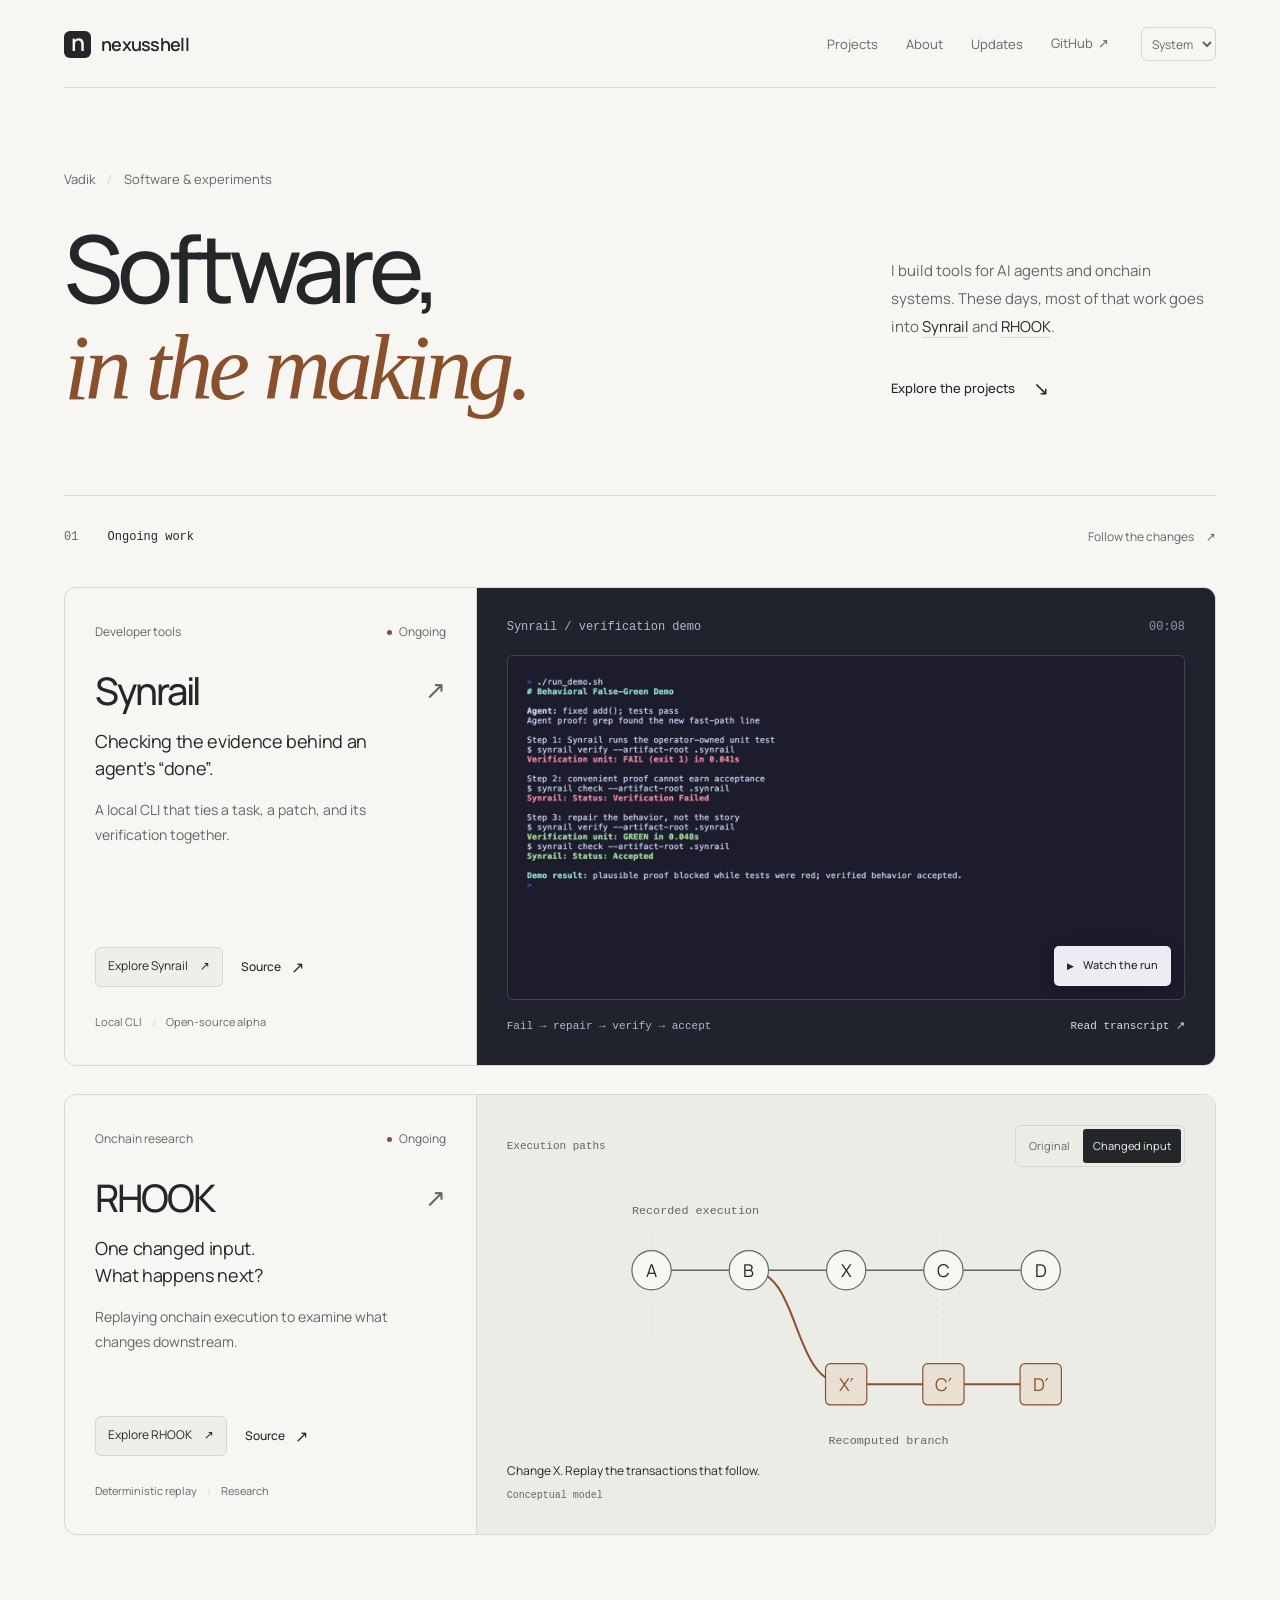
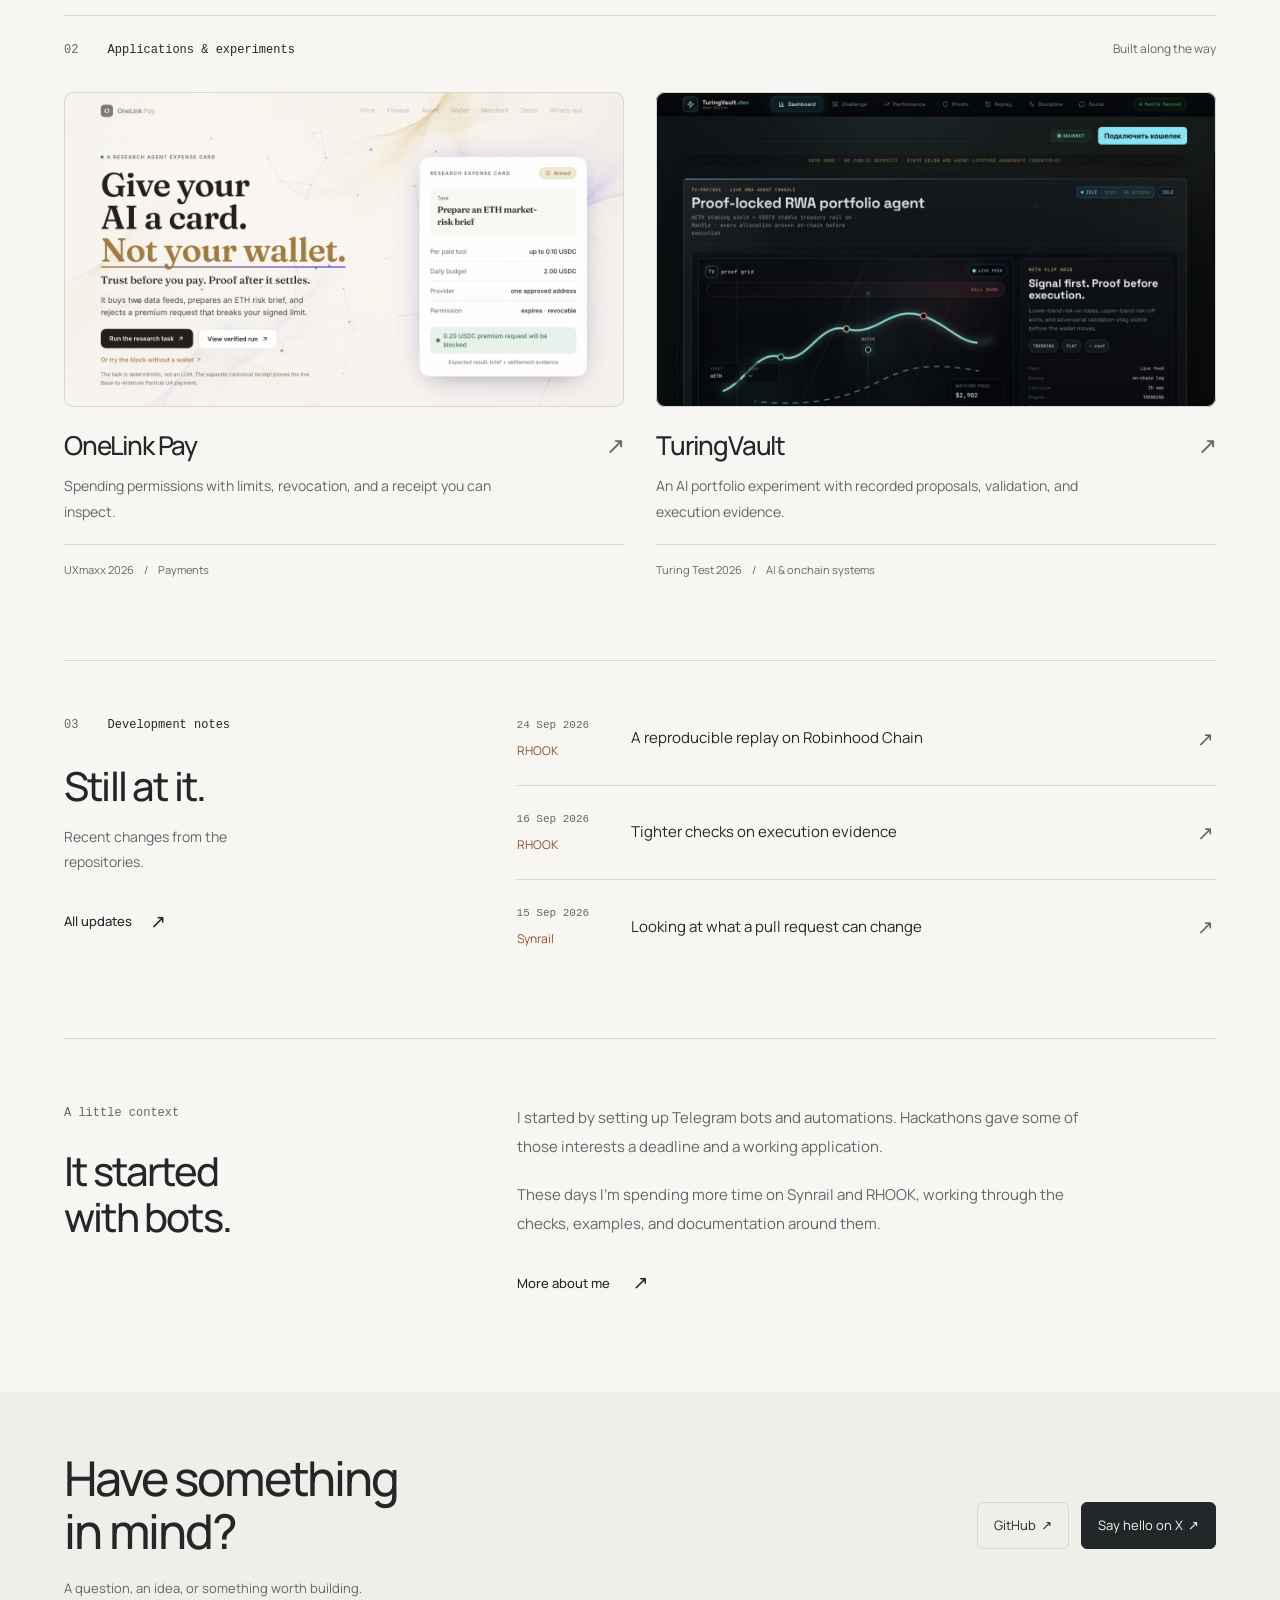
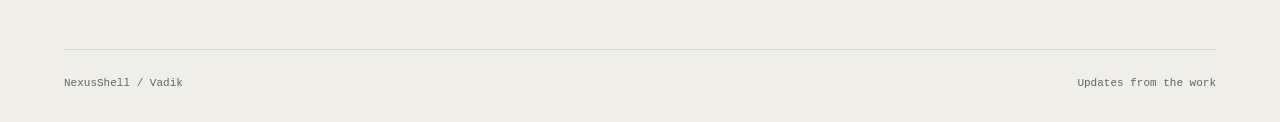
==== index.html @ a0fb492c "Rebuild portfolio composition and align project media" ====
<!doctype html>
<html lang="en"><head><meta charset="utf-8"><meta name="viewport" content="width=device-width, initial-scale=1">
<title>NexusShell | Vadik’s projects and ongoing work</title><meta name="description" content="AI tools, onchain systems, and ongoing work by Vadik. Synrail, RHOOK, OneLink Pay, and TuringVault."><link rel="canonical" href="https://nexusshell.dev/">
<meta name="color-scheme" content="light dark"><meta name="theme-color" content="#f7f6f2" media="(prefers-color-scheme: light)"><meta name="theme-color" content="#141618" media="(prefers-color-scheme: dark)">
<meta property="og:type" content="website"><meta property="og:site_name" content="NexusShell"><meta property="og:title" content="NexusShell | Vadik’s projects and ongoing work"><meta property="og:description" content="AI tools, onchain systems, and ongoing work by Vadik. Synrail, RHOOK, OneLink Pay, and TuringVault."><meta property="og:url" content="https://nexusshell.dev/"><meta property="og:image" content="https://nexusshell.dev/assets/media/nexusshell-preview.jpg"><meta property="og:image:alt" content="NexusShell, the projects and ongoing work of Vadik."><meta name="twitter:card" content="summary_large_image">
<link rel="icon" href="/assets/favicon.svg" type="image/svg+xml"><link rel="preload" href="/assets/fonts/manrope-regular.ttf" as="font" type="font/ttf" crossorigin>
<script>try{const t=localStorage.getItem('nexusshell-theme');if(t==='light'||t==='dark')document.documentElement.dataset.theme=t;}catch(_){}</script>
<link rel="stylesheet" href="/assets/site.css?v=fcadb1ce42b3"><script defer src="/assets/site.js?v=e8c140962dc2"></script>
<script type="application/ld+json">{"@context": "https://schema.org", "@type": "WebPage", "name": "NexusShell | Vadik’s projects and ongoing work", "url": "https://nexusshell.dev/", "isPartOf": {"@type": "WebSite", "name": "NexusShell", "url": "https://nexusshell.dev/"}}</script>
</head><body class="home-page"><a class="skip-link" href="#main">Skip to content</a>
<header class="site-header"><div class="wrap header-inner">
<a class="brand" href="/" aria-label="NexusShell home"><span class="brand-mark" aria-hidden="true">n</span>nexusshell</a>
<nav class="primary-nav" aria-label="Main navigation"><a href="/projects/">Projects</a><a href="/about/">About</a><a href="/updates/">Updates</a><a href="https://github.com/USBVadik" class="" rel="noopener noreferrer" target="_blank">GitHub<span class="arrow" aria-hidden="true">↗</span></a></nav>
<label class="sr-only" for="theme">Appearance</label><select class="theme-control" id="theme" data-theme-select hidden><option value="system">System</option><option value="light">Light</option><option value="dark">Dark</option></select>
</div></header><main id="main" class="wrap"><div id="top"></div>
<section class="intro"><div class="intro-title"><p class="byline">Vadik <span aria-hidden="true">/</span> Software &amp; experiments</p><h1>Software,<br><em>in the making.</em></h1></div><div class="intro-note"><p>I build tools for AI agents and onchain systems. These days, most of that work goes into <a href="/projects/synrail/">Synrail</a> and <a href="/projects/rhook/">RHOOK</a>.</p><a class="text-link" href="#work">Explore the projects <span aria-hidden="true">↘</span></a></div></section>
<section class="current-section" id="work"><span id="technology" class="legacy-anchor"></span><span id="demo" class="legacy-anchor"></span><span id="run" class="legacy-anchor"></span><span id="why" class="legacy-anchor"></span><span id="use" class="legacy-anchor"></span><div class="section-bar"><h2 class="work-label">01 <span>Ongoing work</span></h2><a href="/updates/">Follow the changes <span aria-hidden="true">↗</span></a></div>
<div class="focus-grid">
<article class="focus-project focus-synrail"><div class="focus-copy"><div class="focus-meta"><span>Developer tools</span><span class="ongoing-label">Ongoing</span></div><a class="focus-title" href="/projects/synrail/"><h3>Synrail</h3><span aria-hidden="true">↗</span></a><p class="focus-description">Checking the evidence behind an agent’s “done”.</p><p class="focus-detail">A local CLI that ties a task, a patch, and its verification together.</p><div class="focus-actions"><a class="action-link" href="/projects/synrail/">Explore Synrail <span aria-hidden="true">↗</span></a><a href="https://github.com/USBVadik/synrail" class="text-link" rel="noopener noreferrer" target="_blank">Source<span class="arrow" aria-hidden="true">↗</span></a></div><div class="focus-bottom">Local CLI <span aria-hidden="true">/</span> Open-source alpha</div></div>
<div class="project-stage synrail-stage"><div class="stage-heading"><span>Synrail / verification demo</span><span>00:08</span></div><a class="demo-preview" href="/synrail/#demo" data-open-demo aria-label="Play the Synrail verification demo"><img src="/assets/media/synrail-demo.png" alt="Recorded Synrail demo: a failing verification, followed by a repair and acceptance." width="1500" height="760" fetchpriority="high"><span class="play-demo"><span aria-hidden="true">▶</span> Watch the run</span></a><div class="stage-foot"><span>Fail → repair → verify → accept</span><a href="/synrail/#demo-transcript">Read transcript <span aria-hidden="true">↗</span></a></div></div></article>
<article class="focus-project focus-rhook"><div class="focus-copy"><div class="focus-meta"><span>Onchain research</span><span class="ongoing-label">Ongoing</span></div><a class="focus-title" href="/projects/rhook/"><h3>RHOOK</h3><span aria-hidden="true">↗</span></a><p class="focus-description">One changed input.<br>What happens next?</p><p class="focus-detail">Replaying onchain execution to examine what changes downstream.</p><div class="focus-actions"><a class="action-link" href="/projects/rhook/">Explore RHOOK <span aria-hidden="true">↗</span></a><a href="https://github.com/USBVadik/rhook" class="text-link" rel="noopener noreferrer" target="_blank">Source<span class="arrow" aria-hidden="true">↗</span></a></div><div class="focus-bottom">Deterministic replay <span aria-hidden="true">/</span> Research</div></div><div class="project-stage rhook-stage"><div class="replay-lab" data-replay="changed">
<div class="replay-toolbar"><span class="replay-caption">Execution paths</span><div class="replay-switch" role="group" aria-label="Replay diagram"><button type="button" data-replay-view="original" aria-pressed="false" hidden>Original</button><button type="button" data-replay-view="changed" aria-pressed="true" hidden>Changed input</button></div></div>
<svg class="replay-map" viewBox="0 0 480 290" role="img" aria-label="Conceptual replay: a changed input X creates a different branch, with C and D regenerated.">
<path class="replay-guide" d="M42 60V252M141 60V252M240 60V252M339 60V252M438 60V252"/>
<path class="base-path" d="M42 99H438"/><path class="fork-path" d="M141 99C195 99 183 215 240 215H438"/>
<g class="history-nodes"><circle cx="42" cy="99" r="20"/><circle cx="141" cy="99" r="20"/><circle cx="240" cy="99" r="20"/><circle cx="339" cy="99" r="20"/><circle cx="438" cy="99" r="20"/>
<text x="42" y="106">A</text><text x="141" y="106">B</text><text x="240" y="106">X</text><text x="339" y="106">C</text><text x="438" y="106">D</text></g>
<g class="fork-nodes"><rect x="219" y="194" width="42" height="42" rx="5"/><rect x="318" y="194" width="42" height="42" rx="5"/><rect x="417" y="194" width="42" height="42" rx="5"/>
<text x="240" y="222">X′</text><text x="339" y="222">C′</text><text x="438" y="222">D′</text></g>
<text class="map-label" x="22" y="42">Recorded execution</text><text class="map-label fork-label" x="222" y="276">Recomputed branch</text>
</svg><p class="replay-explanation" aria-live="polite">Change X. Replay the transactions that follow.</p><span class="model-note">Conceptual model</span></div></div></article>
</div></section>
<section class="section other-projects"><div class="section-bar"><h2 class="work-label">02 <span>Applications &amp; experiments</span></h2><span class="section-note">Built along the way</span></div><div class="other-grid"><a class="other-card" href="/projects/onelink-pay/"><div class="other-image"><img src="/assets/media/onelink-pay-app.jpg" alt="OneLink Pay application interface." width="1280" height="720" loading="lazy"></div>
<div class="other-caption"><h3>OneLink Pay <span class="arrow" aria-hidden="true">↗</span></h3><p>Spending permissions with limits, revocation, and a receipt you can inspect.</p><div class="quiet-meta">UXmaxx 2026 <span aria-hidden="true">/</span> Payments</div></div></a><a class="other-card" href="/projects/turingvault/"><div class="other-image"><img src="/assets/media/turingvault-app.jpg" alt="TuringVault application interface." width="1276" height="718" loading="lazy"></div>
<div class="other-caption"><h3>TuringVault <span class="arrow" aria-hidden="true">↗</span></h3><p>An AI portfolio experiment with recorded proposals, validation, and execution evidence.</p><div class="quiet-meta">Turing Test 2026 <span aria-hidden="true">/</span> AI & onchain systems</div></div></a></div></section>
<section class="recent-section" id="updates"><div class="recent-heading"><p class="work-label">03 <span>Development notes</span></p><h2>Still at it.</h2><p>Recent changes from the repositories.</p><a class="text-link" href="/updates/">All updates <span aria-hidden="true">↗</span></a></div><ul class="change-list"><li><a class="change-link" href="https://github.com/USBVadik/rhook/commit/c6bf3e397864bb506100917c5b9a1aba6328132b" target="_blank" rel="noopener noreferrer"><time class="change-date" datetime="2026-09-24">24 Sep 2026</time><span class="change-project">RHOOK</span><span class="change-title">A reproducible replay on Robinhood Chain</span><span class="arrow" aria-hidden="true">↗</span></a></li><li><a class="change-link" href="https://github.com/USBVadik/rhook/commit/1e7afa25f3b2aad673938ddcc417dbb8755ca41e" target="_blank" rel="noopener noreferrer"><time class="change-date" datetime="2026-09-16">16 Sep 2026</time><span class="change-project">RHOOK</span><span class="change-title">Tighter checks on execution evidence</span><span class="arrow" aria-hidden="true">↗</span></a></li><li><a class="change-link" href="https://github.com/USBVadik/synrail/commit/6b6536b7911635e24856021be757c1b0ea5fb807" target="_blank" rel="noopener noreferrer"><time class="change-date" datetime="2026-09-15">15 Sep 2026</time><span class="change-project">Synrail</span><span class="change-title">Looking at what a pull request can change</span><span class="arrow" aria-hidden="true">↗</span></a></li></ul></section>
<section class="section about-preview" id="transparency"><div><p class="work-label">A little context</p><h2>It started<br>with bots.</h2></div><div><p>I started by setting up Telegram bots and automations. Hackathons gave some of those interests a deadline and a working application.</p><p>These days I’m spending more time on Synrail and RHOOK, working through the checks, examples, and documentation around them.</p><a class="text-link" href="/about/">More about me <span class="arrow" aria-hidden="true">↗</span></a></div></section>
<dialog class="demo-dialog" id="synrail-demo-dialog" aria-labelledby="demo-dialog-title"><div class="dialog-heading"><h2 id="demo-dialog-title">Synrail / false-green demo</h2><button type="button" data-close-demo aria-label="Close demo">Close <span aria-hidden="true">×</span></button></div><video controls playsinline preload="none" width="1500" height="760" poster="/assets/media/synrail-demo.png" aria-label="Synrail false-green verification demo"><source src="/assets/media/synrail-demo.mp4" type="video/mp4"><a href="/assets/media/synrail-demo.mp4">Watch the Synrail demo</a></video><p>A recorded run from the public repository. <a href="/synrail/#demo-transcript">Read the transcript</a></p></dialog></main><footer class="site-footer" id="contact"><div class="wrap">
<div class="contact-row"><div><h2>Have something<br>in mind?</h2><p>A question, an idea, or something worth building.</p></div>
<div class="contact-links"><a href="https://github.com/USBVadik" class="" rel="noopener noreferrer" target="_blank">GitHub<span class="arrow" aria-hidden="true">↗</span></a><a href="https://x.com/a_seven_life" class="" rel="noopener noreferrer" target="_blank">Say hello on X<span class="arrow" aria-hidden="true">↗</span></a></div></div>
<div class="footer-bottom"><p>NexusShell <span aria-hidden="true">/</span> Vadik</p><p><a href="/updates/">Updates from the work</a></p></div>
</div></footer></body></html>
---- assets/site.css ----
@font-face{font-family:Manrope;src:url('/assets/fonts/manrope-regular.ttf') format('truetype');font-weight:400;font-display:swap}
@font-face{font-family:Manrope;src:url('/assets/fonts/manrope-medium.ttf') format('truetype');font-weight:500;font-display:swap}
@font-face{font-family:Manrope;src:url('/assets/fonts/manrope-semibold.ttf') format('truetype');font-weight:600 800;font-display:swap}
:root{color-scheme:light dark;--bg:#f7f6f2;--surface:#efeee9;--ink:#242729;--muted:#636668;--line:#d7d7d1;--accent:#89502e;--accent-ink:#fffaf4;--soft:#e9dfd2;--diagram:#ecece7;--node:#f7f6f2;--focus:#89502e;--radius:12px;--display:Manrope,system-ui,sans-serif;--mono:ui-monospace,SFMono-Regular,Consolas,monospace;--ease:cubic-bezier(.23,1,.32,1)}
@media(prefers-color-scheme:dark){:root:not([data-theme=light]){--bg:#141618;--surface:#1c1f22;--ink:#f2f1ed;--muted:#a8aaae;--line:#35383b;--accent:#e4b694;--accent-ink:#252019;--soft:#38322c;--diagram:#1e2225;--node:#23272a;--focus:#e4b694}}
:root[data-theme=dark]{color-scheme:dark;--bg:#141618;--surface:#1c1f22;--ink:#f2f1ed;--muted:#a8aaae;--line:#35383b;--accent:#e4b694;--accent-ink:#252019;--soft:#38322c;--diagram:#1e2225;--node:#23272a;--focus:#e4b694}
:root[data-theme=light]{color-scheme:light}
*{box-sizing:border-box}[hidden]{display:none!important}html{scroll-padding-top:28px}body{margin:0;background:var(--bg);color:var(--ink);font:400 16px/1.7 Manrope,system-ui,sans-serif;-webkit-font-smoothing:antialiased}
a{color:inherit;text-underline-offset:5px;text-decoration-thickness:1px}a:hover{color:var(--accent)}button,select{font:inherit}button,a,select,summary{-webkit-tap-highlight-color:transparent}button{cursor:pointer}:focus-visible{outline:2px solid var(--focus);outline-offset:5px}img,video{display:block;max-width:100%;height:auto}figure{margin:0}h1,h2,h3,p{margin-top:0}h1,h2,h3{font-weight:500;line-height:1.15;letter-spacing:-.045em}h1{font-size:80px}h2{font-size:32px;margin-bottom:20px}h3{font-size:24px;margin-bottom:12px}p{margin-bottom:20px}::selection{background:var(--accent);color:var(--accent-ink)}
.wrap{max-width:1328px;margin-inline:auto;padding-inline:64px}.skip-link{position:absolute;left:20px;top:-100px;z-index:10;padding:10px 18px;background:var(--accent);color:var(--accent-ink)}.skip-link:focus{top:12px}
.header-inner{height:88px;display:flex;gap:32px;align-items:center}.site-header .header-inner{position:relative}.site-header .header-inner:after{content:'';position:absolute;bottom:0;left:64px;right:64px;height:1px;background:var(--line)}.brand{display:inline-flex;align-items:center;gap:10px;white-space:nowrap;font-size:18px;font-weight:600;text-decoration:none;letter-spacing:-.04em}.brand-mark{display:grid;place-items:center;width:27px;height:27px;background:var(--ink);color:var(--bg);border-radius:6px;font-size:23px;line-height:1;padding-bottom:3px}.primary-nav{margin-left:auto;display:flex;align-items:center;gap:28px}.primary-nav a{font-size:13px;text-decoration:none;padding-block:12px;color:var(--muted)}.primary-nav a:hover,.primary-nav a[aria-current=page]{color:var(--ink)}.primary-nav a[aria-current=page]{text-decoration:underline;text-underline-offset:7px}.theme-control{background:var(--bg);color:var(--muted);border:1px solid var(--line);border-radius:6px;padding:5px 6px;max-width:96px;font-size:12px;min-height:34px}
/* A personal opening, then full-width project studies with one consistent text and media grid. */
.intro{display:grid;grid-template-columns:minmax(0,1.8fr) minmax(0,1fr);gap:64px;align-items:end;padding:80px 0 78px}.byline{display:flex;align-items:center;gap:12px;margin-bottom:29px;font-size:13px;color:var(--muted)}.byline span{color:var(--line)}.intro h1{font-size:clamp(64px,7.3vw,96px);line-height:1.03;letter-spacing:-.06em;margin:0;font-weight:500}.intro h1 em{font-family:Georgia,'Times New Roman',serif;font-weight:400;letter-spacing:-.052em;color:var(--accent)}.intro-note{max-width:325px;padding-bottom:4px;margin-left:auto}.intro-note p{font-size:15px;line-height:1.85;color:var(--muted);margin-bottom:24px}.intro-note a:not(.text-link){color:var(--ink);text-decoration:none;border-bottom:1px solid var(--line)}.text-link{display:inline-flex;align-items:center;gap:18px;font-size:13px;font-weight:500;text-decoration:none;padding-block:8px;min-height:40px}.text-link span{font-size:19px;transition:transform .2s var(--ease)}
.section-bar{display:flex;align-items:center;justify-content:space-between;gap:24px;border-top:1px solid var(--line);padding-top:23px;margin-bottom:32px}.work-label{font:400 12px/1.5 var(--mono);letter-spacing:0;color:var(--muted);margin:0}.work-label span{margin-left:22px;color:var(--ink)}.section-bar>a,.section-note{font-size:12px;color:var(--muted);text-decoration:none}.section-bar>a{padding-block:8px}.section-bar>a span{margin-left:10px}.current-section{padding-bottom:80px}.focus-grid{display:grid;gap:28px}.focus-project{min-width:0;display:grid;grid-template-columns:minmax(0,1fr) minmax(0,1.8fr);border:1px solid var(--line);border-radius:var(--radius);overflow:hidden}.focus-copy{padding:34px 30px;display:flex;flex-direction:column;align-items:flex-start}.focus-meta{display:flex;align-items:center;justify-content:space-between;width:100%;gap:12px;font-size:12px;color:var(--muted);margin-bottom:27px}.ongoing-label{display:inline-flex;align-items:center;gap:7px;color:var(--muted)}.ongoing-label:before{content:'';width:5px;height:5px;border-radius:50%;background:var(--accent)}.focus-title{display:flex;align-items:center;justify-content:space-between;width:100%;text-decoration:none;margin-bottom:16px}.focus-title h3{font-size:38px;font-weight:500;letter-spacing:-.055em;line-height:1.1;margin:0}.focus-title>span{font-size:25px;color:var(--muted);transition:transform .22s var(--ease)}.focus-description{font-size:18px;color:var(--ink);line-height:1.5;letter-spacing:-.02em;margin-bottom:15px;max-width:285px}.focus-detail{font-size:14px;line-height:1.8;color:var(--muted);max-width:300px;margin-bottom:24px}.focus-actions{display:flex;flex-wrap:wrap;gap:10px 18px;align-items:center;margin-top:auto}.focus-actions .action-link{font-size:12px;padding:8px 12px;min-height:40px;border-radius:6px;background:var(--surface)}.focus-actions .action-link span{margin-left:10px}.focus-actions .text-link{font-size:12px;gap:5px}.focus-actions .arrow{font-size:16px}.focus-bottom{display:flex;flex-wrap:wrap;gap:7px 10px;margin-top:24px;font-size:11px;color:var(--muted)}.focus-bottom>span{color:var(--line)}
.project-stage{min-width:0;background:var(--surface);border-left:1px solid var(--line);padding:30px;display:flex;flex-direction:column;justify-content:center}.synrail-stage{background:#20222d;color:#d8dbe7}.stage-heading,.stage-foot{display:flex;justify-content:space-between;gap:16px;font:12px/1.6 var(--mono);color:#b4b7c8}.stage-heading{margin-bottom:18px}.stage-heading>span:last-child{color:#9195ab}.stage-foot{margin-top:18px;font-size:11px}.stage-foot a{text-decoration:none;color:#d8dbe7}.demo-preview{display:block;position:relative;aspect-ratio:1500/760;background:#1c1c2c;border-radius:6px;border:1px solid #414354;text-decoration:none}.demo-preview img{width:100%;height:100%;object-fit:contain;border-radius:6px}.play-demo{position:absolute;right:13px;bottom:13px;display:flex;align-items:center;gap:9px;padding:9px 12px;min-height:40px;background:#ececf3;color:#262631;border:1px solid #fff3;border-radius:5px;font-size:11px;font-weight:500;box-shadow:0 3px 15px #0003;transition:background .2s}.play-demo>span{font-size:9px}
.rhook-stage{background:var(--diagram)}.replay-lab{display:flex;flex-direction:column;min-width:0}.replay-toolbar{display:flex;align-items:center;justify-content:space-between;gap:16px}.replay-caption{font:11px/1.6 var(--mono);color:var(--muted)}.replay-switch{display:flex;border:1px solid var(--line);border-radius:6px;padding:3px;gap:3px}.replay-switch button{background:transparent;color:var(--muted);border:0;border-radius:3px;font-size:11px;min-height:34px;padding:5px 10px}.replay-switch button[aria-pressed=true]{background:var(--ink);color:var(--bg)}.replay-map{width:100%;height:auto;display:block;max-height:285px;margin:6px 0 3px}.replay-guide{fill:none;stroke:var(--line);stroke-width:1;stroke-dasharray:2 6;opacity:.65}.base-path{fill:none;stroke:var(--muted);stroke-width:1.5}.fork-path{fill:none;stroke:var(--accent);stroke-width:2}.history-nodes circle{fill:var(--node);stroke:var(--muted);stroke-width:1.2}.history-nodes text,.fork-nodes text{font:400 18px Manrope,system-ui,sans-serif;fill:var(--ink);text-anchor:middle}.fork-nodes rect{fill:var(--soft);stroke:var(--accent);stroke-width:1.2}.fork-nodes text{fill:var(--accent)}.map-label{font:12px var(--mono);fill:var(--muted)}.fork-path,.fork-nodes,.fork-label{transition:opacity .22s ease,transform .22s var(--ease)}[data-replay=original] .fork-path,[data-replay=original] .fork-nodes,[data-replay=original] .fork-label{opacity:0;transform:translateY(-6px)}.replay-explanation{font-size:12px;color:var(--ink);margin:0;min-height:22px}.model-note{font:10px/1.6 var(--mono);color:var(--muted);margin-top:5px}
/* Application screenshots keep their full native composition. Captions share baselines. */
.section{padding:64px 0;border-top:1px solid var(--line)}.other-projects{padding-top:0;border-top:0;padding-bottom:80px}.section-head{margin-bottom:35px}.section-head h2{font-size:38px;font-weight:500;margin-bottom:13px}.section-head p{font-size:15px;color:var(--muted);max-width:560px;margin:0}.other-grid{display:grid;grid-template-columns:repeat(2,minmax(0,1fr));gap:32px}.other-card{min-width:0;display:flex;flex-direction:column;text-decoration:none}.other-image{aspect-ratio:16/9;background:var(--surface);border-radius:9px;overflow:hidden;outline:1px solid var(--line);outline-offset:-1px;margin-bottom:24px}.other-image img{width:100%;height:100%;object-fit:contain;object-position:center}.other-caption{display:flex;flex-direction:column;flex:1}.other-card h3{font-size:26px;font-weight:500;letter-spacing:-.045em;margin-bottom:12px;display:flex;align-items:center;justify-content:space-between;gap:20px}.other-card h3 .arrow{font-size:23px;color:var(--muted)}.other-card p{font-size:14px;color:var(--muted);line-height:1.85;max-width:470px;margin-bottom:20px}.quiet-meta{font-size:11px;line-height:1.8;color:var(--muted);margin-top:auto;padding-top:15px;border-top:1px solid var(--line)}.quiet-meta>span{margin-inline:8px}.origin-row{display:flex;justify-content:space-between;align-items:baseline;gap:25px;margin-top:45px;padding-top:24px;border-top:1px solid var(--line);font-size:13px}.origin-row p{color:var(--muted);margin:0}.origin-row a{white-space:nowrap}
.recent-section{display:grid;grid-template-columns:1fr 1.8fr;gap:64px;padding:55px 0 65px;border-top:1px solid var(--line)}.recent-heading .work-label{margin-bottom:29px}.recent-heading h2{font-size:40px;font-weight:500;margin-bottom:15px}.recent-heading>p:not(.work-label){font-size:14px;line-height:1.8;color:var(--muted);max-width:240px;margin-bottom:22px}.change-list{list-style:none;margin:0;padding:0}.change-list li+li{border-top:1px solid var(--line)}.change-link{display:grid;grid-template-columns:94px 1fr 24px;gap:6px 20px;text-decoration:none;padding:24px 0}.change-list li:first-child .change-link{padding-top:0}.change-date{grid-column:1;grid-row:1;font:11px/1.7 var(--mono);color:var(--muted)}.change-project{grid-column:1;grid-row:2;font-size:12px;color:var(--accent)}.change-title{grid-column:2;grid-row:1 / 3;font-size:15px;line-height:1.65;align-self:center}.change-link .arrow{grid-column:3;grid-row:1 / 3;align-self:center;color:var(--muted);font-size:20px;transition:transform .2s var(--ease)}.arrow{display:inline-block;margin-left:5px;font-family:system-ui,sans-serif}
.about-preview{display:grid;grid-template-columns:1fr 1.8fr;gap:64px;padding-block:65px 85px}.about-preview .work-label{margin-bottom:26px}.about-preview h2{font-size:40px;font-weight:500;line-height:1.15;max-width:350px}.about-preview p:not(.work-label){font-size:15px;color:var(--muted);line-height:1.9;max-width:580px}.site-footer{background:var(--surface);padding:60px 0 28px}.contact-row{display:flex;align-items:center;justify-content:space-between;gap:50px;margin-bottom:50px}.contact-row h2{font-size:48px;font-weight:500;line-height:1.1;margin-bottom:20px}.contact-row p{font-size:13px;color:var(--muted);margin:0}.contact-links{display:flex;gap:12px;align-items:center}.contact-links a{border:1px solid var(--line);border-radius:6px;padding:11px 16px;text-decoration:none;font-size:13px}.contact-links a:last-child{background:var(--ink);border-color:var(--ink);color:var(--bg)}.footer-bottom{display:flex;justify-content:space-between;gap:20px;border-top:1px solid var(--line);padding-top:24px;font:11px/1.8 var(--mono);color:var(--muted)}.footer-bottom p{margin:0}.footer-bottom a{text-decoration:none}
/* Project index and long-form cases share the same type and material palette. */
.page-intro{padding:55px 0 45px}.breadcrumb{font:11px/1.8 var(--mono);color:var(--muted);margin-bottom:26px;display:inline-block;text-decoration:none}.page-intro h1{font-size:clamp(52px,6vw,80px);line-height:1;max-width:1100px;font-weight:600;margin-bottom:24px}.page-intro .lede{font-size:19px;line-height:1.8;max-width:740px;color:var(--muted);margin-bottom:25px}.project-meta{display:flex;flex-wrap:wrap;gap:12px 26px;font:11px/1.8 var(--mono);color:var(--muted)}.project-meta .ongoing{color:var(--accent)}.hero-media{background:var(--diagram);border-radius:var(--radius);overflow:hidden}.hero-media img{width:100%;height:auto}.hero-media.demo{background:#1c1c2c;padding:18px 4%}.hero-media video{width:100%;max-height:600px}.hero-media .branch-figure{max-width:900px;margin:auto;padding:42px}figcaption{font-size:12px;color:var(--muted);margin-top:13px;line-height:1.8}.branch-figure{width:100%;padding:24px 20px}.branch-figure svg{width:100%;height:auto;display:block}.branch-figure .track{stroke:var(--muted);stroke-width:1.5;fill:none}.branch-figure .changed-track{stroke:var(--accent);stroke-width:2;fill:none}.branch-figure .node{fill:var(--node);stroke:var(--line);stroke-width:1.5}.branch-figure .changed-node{fill:var(--soft);stroke:var(--accent);stroke-width:1.5}.branch-figure text{font-family:Manrope,system-ui,sans-serif;fill:var(--ink);font-size:22px}.branch-figure .label{fill:var(--muted);font-size:18px}.branch-figure .accent-text{fill:var(--accent)}
.case-layout{display:grid;grid-template-columns:minmax(0,760px) 220px;gap:90px;padding:65px 0 30px;justify-content:space-between}.prose{min-width:0}.prose h2{font-size:28px;font-weight:500;letter-spacing:-.035em;margin-top:48px;margin-bottom:20px}.prose h2:first-child{margin-top:0}.prose h3{font-size:22px;margin-top:30px}.prose p,.prose li{font-size:16px;line-height:1.9;color:var(--muted)}.prose strong{font-weight:600;color:var(--ink)}.prose a{color:var(--ink)}.prose ul{padding-left:22px;margin-bottom:26px}.prose li{padding-left:4px;margin-bottom:8px}.case-aside{border-top:2px solid var(--accent);padding-top:20px;align-self:start}.case-aside h2{font:12px/1.6 var(--mono);letter-spacing:0;margin-bottom:22px}.case-aside ul{list-style:none;margin:0;padding:0}.case-aside li{margin-bottom:15px;font-size:13px}.case-aside p{color:var(--muted);font-size:12px;line-height:1.9;margin-top:30px}.case-aside a{text-decoration:none}.case-aside a:hover{text-decoration:underline}.aside-label{font:10px var(--mono);color:var(--muted);display:block;margin-top:30px;margin-bottom:10px}.aside-value{font-size:13px}.recognition{border-block:1px solid var(--line);margin:38px 0;padding:20px 0}.recognition summary{font-size:15px;cursor:pointer}.recognition .recognition-body{padding-top:24px}.recognition img{max-height:480px;width:auto;border-radius:5px;border:1px solid var(--line)}.recognition p{font-size:14px}.recognition .evidence-caption{margin-top:12px;font-size:12px}.case-updates{padding:0;margin:24px 0;list-style:none}.case-updates li{padding-left:0;margin-bottom:24px}.case-updates time{display:block;font:11px var(--mono);color:var(--muted);margin-bottom:8px}.case-updates a{font-size:15px}.next-project{border-top:1px solid var(--line);padding:32px 0 40px;display:flex;justify-content:space-between;align-items:center;gap:25px;text-decoration:none}.next-project small{display:block;font:11px var(--mono);color:var(--muted);margin-bottom:12px}.next-project span{font-family:var(--display);font-size:36px;font-weight:600;letter-spacing:-.02em}
.first-section{border-top:0;padding-top:0}.catalog-label{font:12px var(--mono);color:var(--muted);letter-spacing:0;margin:0 0 23px}.catalog-section{padding-top:35px}.catalog-section.first-section{padding-top:0}.work-grid{display:grid;grid-template-columns:1fr 1fr;gap:28px}.project-card{display:flex;flex-direction:column;border:1px solid var(--line);background:var(--surface);border-radius:var(--radius);overflow:hidden;text-decoration:none}.project-title{display:flex;align-items:center;justify-content:space-between;gap:12px}.card-heading{padding:25px 28px 22px}.project-title h3{font-family:var(--display);font-size:36px;font-weight:600;line-height:1;margin:0}.project-status{font:11px var(--mono);color:var(--accent)}.project-visual{aspect-ratio:1500/760;background:var(--diagram);overflow:hidden;display:flex;align-items:center;justify-content:center}.project-visual.synrail{background:#1c1c2c;padding:0}.project-visual img{width:100%;height:100%;object-fit:contain}.project-card-body{padding:24px 28px;display:flex;flex-direction:column;flex:1}.project-card-foot{margin-top:auto}.project-card-body p{font-size:14px;line-height:1.8;color:var(--muted);max-width:440px;margin-bottom:24px}.project-card-foot{display:flex;justify-content:space-between;gap:12px;font-size:12px}.project-kind{color:var(--muted)}.project-card:hover{color:var(--ink)}
.updates-intro{max-width:900px}.update-entry{display:grid;grid-template-columns:150px 1fr;gap:40px;padding:40px 0;border-top:1px solid var(--line)}.update-entry time{font:11px/1.9 var(--mono);color:var(--muted);padding-top:4px}.update-entry h2{font-size:28px;margin-bottom:15px}.update-entry p{font-size:15px;line-height:1.9;color:var(--muted);max-width:740px;margin-bottom:18px}.update-entry .tag{font:11px var(--mono);color:var(--accent);display:inline-block;margin-bottom:18px}.about-layout{display:grid;grid-template-columns:1fr 2fr;gap:70px;padding-bottom:40px}.about-facts{color:var(--muted);font-size:13px;border-top:2px solid var(--accent);padding-top:25px;align-self:start}.about-facts p{margin-bottom:25px}.about-facts strong{font:11px var(--mono);color:var(--ink);display:block;margin-bottom:9px}.about-story{max-width:700px}.about-story h2{margin-top:40px}.about-story h2:first-child{margin-top:0}.about-projects{list-style:none;padding:0;margin:24px 0}.about-projects li{padding:14px 0;border-bottom:1px solid var(--line)}.about-projects a{display:flex;justify-content:space-between;gap:20px;text-decoration:none;font-size:16px}.about-projects small{font-size:12px;color:var(--muted)}
.command{background:var(--surface);border:1px solid var(--line);border-radius:5px;position:relative;padding:25px;margin:26px 0}.command pre{font:13px/1.9 var(--mono);margin:0;white-space:pre-wrap;overflow-wrap:anywhere;padding-right:55px}.copy-button{position:absolute;right:12px;top:12px;font-size:12px;color:var(--accent);background:var(--bg);border:1px solid var(--line);border-radius:4px;padding:6px 10px}.copy-status{display:block;font-size:12px;color:var(--muted);min-height:20px;margin-top:8px}.action-links{display:flex;gap:12px;flex-wrap:wrap;margin:26px 0 0}.action-link{display:inline-block;border:1px solid var(--line);padding:11px 19px;font-size:13px;border-radius:4px;text-decoration:none;background:var(--surface)}.action-link.primary{background:var(--accent);color:var(--accent-ink);border-color:var(--accent)}.action-link:hover{border-color:var(--accent)}.action-link:active,.play-demo:active,.contact-links a:active{transform:scale(.98)}
.demo-dialog{padding:22px 26px;max-width:1120px;width:calc(100% - 40px);max-height:90dvh;background:var(--bg);color:var(--ink);border:1px solid var(--line);border-radius:8px}.demo-dialog::backdrop{background:#070a07d9}.dialog-heading{display:flex;align-items:center;justify-content:space-between;gap:20px;margin-bottom:20px}.dialog-heading h2{font:13px/1.7 var(--mono);letter-spacing:0;margin:0}.dialog-heading button{border:1px solid var(--line);border-radius:4px;background:var(--surface);color:var(--ink);font-size:12px;padding:7px 12px}.dialog-heading button span{font-size:18px;margin-left:12px}.demo-dialog video{width:100%;max-height:68dvh}.demo-dialog>p{font-size:12px;color:var(--muted);margin:17px 0 0}
.sr-only{position:absolute;width:1px;height:1px;padding:0;margin:-1px;overflow:hidden;clip:rect(0,0,0,0);white-space:nowrap;border:0}.legacy-anchor{scroll-margin-top:24px}.not-found{padding:80px 0 120px;max-width:820px}.not-found h1{line-height:1}.not-found p{color:var(--muted)}

@media(hover:hover) and (pointer:fine){.focus-title:hover>span,.change-link:hover .arrow,.text-link:hover span{transform:translate(2px,-2px)}.demo-preview:hover .play-demo{background:#fff}.contact-links a:first-child:hover{border-color:var(--ink)}.replay-switch button:hover:not([aria-pressed=true]){color:var(--ink)}}
@media(max-width:1100px){.wrap{padding-inline:40px}.site-header .header-inner:after{left:40px;right:40px}.intro{gap:40px;padding-block:65px}.intro h1{font-size:7.4vw}.intro-note p{font-size:14px}.focus-project{grid-template-columns:minmax(0,1fr) minmax(0,1.6fr)}.focus-copy{padding:28px 25px}.project-stage{padding:24px}.focus-meta{flex-wrap:wrap;justify-content:flex-start;gap:6px 16px}.focus-description{font-size:17px}.stage-foot{flex-wrap:wrap;gap:8px}.replay-toolbar{flex-wrap:wrap;gap:12px}.recent-section,.about-preview{gap:40px}.case-layout{grid-template-columns:minmax(0,1fr) 200px;gap:45px}.primary-nav{gap:22px}}
@media(max-width:767px){
.wrap{padding-inline:24px}.site-header .header-inner:after{left:24px;right:24px}.header-inner{height:auto;min-height:110px;flex-wrap:wrap;gap:8px 18px;padding-top:16px;padding-bottom:8px}.brand{font-size:18px}.theme-control{margin-left:auto;min-height:34px}.primary-nav{order:3;width:100%;justify-content:space-between;margin:0;gap:12px}.primary-nav a{font-size:12px;padding-block:9px;min-height:38px}.intro{grid-template-columns:1fr;gap:27px;padding:44px 0 47px}.intro h1{font-size:clamp(48px,12.6vw,80px);line-height:1.04}.byline{font-size:12px;margin-bottom:24px}.intro-note{max-width:440px;margin:0;padding:0}.intro-note p{font-size:14px;line-height:1.85;margin-bottom:13px}.text-link{font-size:13px}.section-bar{padding-top:18px;margin-bottom:24px;gap:12px}.section-bar>a{font-size:11px}.section-note{display:none}.work-label{font-size:11px}.work-label span{margin-left:10px}.focus-grid{gap:24px}.focus-project{grid-template-columns:1fr}.focus-copy{padding:25px 23px}.focus-meta{justify-content:space-between;font-size:11px;margin-bottom:22px}.focus-title h3{font-size:36px}.focus-description{font-size:18px;max-width:340px;margin-bottom:13px}.focus-detail{font-size:14px;max-width:420px;margin-bottom:20px}.focus-actions{gap:12px 20px}.focus-bottom{margin-top:22px;font-size:11px}.project-stage{padding:23px;border-left:0;border-top:1px solid var(--line)}.stage-heading{font-size:10px;margin-bottom:16px}.stage-foot{font-size:10px;gap:8px;margin-top:15px}.play-demo{bottom:8px;right:8px;padding:8px 10px;min-height:36px;font-size:10px}.replay-caption{font-size:11px}.replay-switch button{min-height:38px;font-size:11px;padding-inline:9px}.replay-toolbar{gap:10px}.replay-map{max-height:none;margin:13px 0}.map-label{font-size:16px}.history-nodes text,.fork-nodes text{font-size:22px}.replay-explanation{font-size:12px;min-height:42px;max-width:300px}.model-note{font-size:11px}.current-section{padding-bottom:44px}.section{padding:42px 0}.other-projects{padding-top:0;padding-bottom:46px}.other-grid{grid-template-columns:1fr;gap:38px}.other-image{margin-bottom:22px}.other-card h3{font-size:26px;margin-bottom:10px}.other-card p{font-size:14px;margin-bottom:17px}.quiet-meta{font-size:11px;padding-top:14px}.quiet-meta>span{margin-inline:4px}.recent-section{grid-template-columns:1fr;gap:30px;padding:34px 0 40px}.recent-heading .work-label{margin-bottom:23px}.recent-heading h2{font-size:34px;margin-bottom:12px}.recent-heading>p:not(.work-label){max-width:none;margin-bottom:10px}.change-link{grid-template-columns:1fr auto;gap:7px 12px;padding:23px 0}.change-date{grid-column:1;grid-row:1;font-size:11px}.change-project{grid-column:2;grid-row:1;font-size:12px}.change-title{grid-column:1;grid-row:2;font-size:14px}.change-link .arrow{grid-column:2;grid-row:2;text-align:right}.about-preview{grid-template-columns:1fr;gap:16px;padding-block:38px 48px}.about-preview .work-label{margin-bottom:24px}.about-preview h2{font-size:34px;margin-bottom:12px}.about-preview p:not(.work-label){font-size:14px}.site-footer{padding:37px 0 24px}.contact-row{display:block;margin-bottom:35px}.contact-row h2{font-size:36px}.contact-row p{font-size:12px}.contact-links{margin-top:25px;gap:10px;flex-wrap:wrap}.contact-links a{font-size:12px;padding:11px 15px}.footer-bottom{display:block;font-size:11px;padding-top:20px}.footer-bottom p+p{margin-top:8px}
.page-intro{padding:36px 0 30px}.breadcrumb{font-size:12px;margin-bottom:24px}.page-intro h1{font-size:clamp(40px,11vw,64px);margin-bottom:22px;overflow-wrap:break-word}.page-intro .lede{font-size:16px;line-height:1.8}.project-meta{font-size:12px;gap:10px 18px}.hero-media.demo{padding:8px}.hero-media .branch-figure{padding:25px 10px}.branch-figure{padding:22px 12px}.branch-figure text{font-size:26px}.branch-figure .label{font-size:22px}figcaption{font-size:12px}.case-layout{display:flex;flex-direction:column;gap:35px;padding-top:35px}.case-aside{order:-1;width:100%;padding-top:17px}.case-aside h2{font-size:12px;margin-bottom:15px}.case-aside ul{display:flex;flex-wrap:wrap;gap:11px 18px}.case-aside li{margin:0;font-size:13px}.case-aside p,.case-aside .aside-label,.case-aside .aside-value{display:none}.prose h2{font-size:25px;margin-top:35px;margin-bottom:17px}.prose p,.prose li{font-size:15px;line-height:1.9}.next-project{padding-block:28px}.next-project span{font-size:30px}.next-project small{font-size:12px}.work-grid{grid-template-columns:1fr;gap:24px}.card-heading{padding:22px}.project-title h3{font-size:32px}.project-status{font-size:12px}.project-card-body{padding:22px}.project-card-body p{font-size:14px}.project-card-foot{font-size:12px}.catalog-section{padding-top:30px}.catalog-section.first-section{padding-top:0}.catalog-label{font-size:12px}.origin-row{display:block;font-size:13px;margin-top:30px}.origin-row p{margin-bottom:13px}.update-entry{grid-template-columns:1fr;gap:15px;padding:28px 0}.update-entry time{font-size:12px}.update-entry h2{font-size:24px}.update-entry p{font-size:15px}.update-entry .tag{font-size:12px;margin-bottom:14px}.about-layout{grid-template-columns:1fr;gap:28px}.about-facts{display:flex;flex-wrap:wrap;gap:14px 30px;padding-top:20px;font-size:13px}.about-facts p{margin-bottom:5px}.about-facts strong{font-size:12px}.about-projects a{display:block}.about-projects small{display:block;margin-top:6px}.command{padding:19px}.command pre{font-size:12px;padding-top:28px;padding-right:0}.copy-button{font-size:12px}.action-links{gap:10px}.action-link{font-size:13px;padding:10px 15px}.recognition summary{font-size:14px}.recognition p{font-size:14px}.demo-dialog{width:calc(100% - 20px);padding:15px}.dialog-heading{gap:10px;margin-bottom:14px}.dialog-heading h2{font-size:11px}.dialog-heading button{font-size:12px;padding:5px 8px}.dialog-heading button span{margin-left:4px}.demo-dialog>p{font-size:12px}.not-found{padding:65px 0 80px}.not-found h1{font-size:48px}
}
@media(prefers-reduced-motion:reduce){*,*:before,*:after{scroll-behavior:auto!important;transition:none!important;animation:none!important}}
[data-instant=true] .fork-path,[data-instant=true] .fork-nodes,[data-instant=true] .fork-label{transition:none}
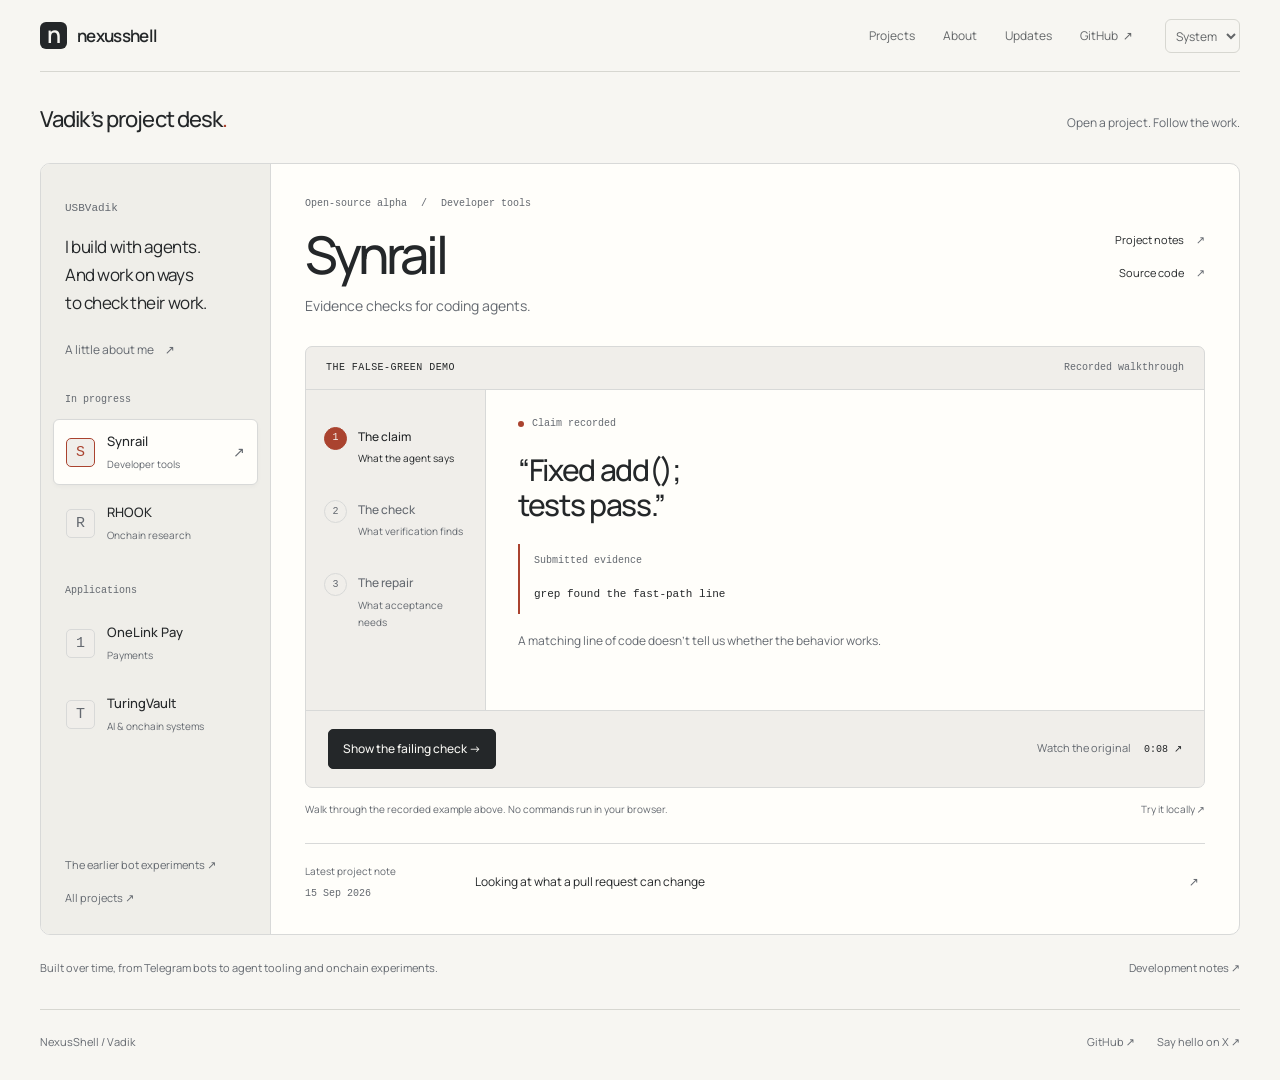
==== commit 628a750b: "Build an interactive project desk for the portfolio" ====
--- a/index.html
+++ b/index.html
@@ -1,42 +1,60 @@
 <!doctype html>
 <html lang="en"><head><meta charset="utf-8"><meta name="viewport" content="width=device-width, initial-scale=1">
-<title>NexusShell | Vadik’s projects and ongoing work</title><meta name="description" content="AI tools, onchain systems, and ongoing work by Vadik. Synrail, RHOOK, OneLink Pay, and TuringVault."><link rel="canonical" href="https://nexusshell.dev/">
+<title>NexusShell | Vadik’s project desk</title><meta name="description" content="Explore the work of Vadik: Synrail, RHOOK, OneLink Pay and TuringVault, with interactive walkthroughs, source code and development notes."><link rel="canonical" href="https://nexusshell.dev/">
 <meta name="color-scheme" content="light dark"><meta name="theme-color" content="#f7f6f2" media="(prefers-color-scheme: light)"><meta name="theme-color" content="#141618" media="(prefers-color-scheme: dark)">
-<meta property="og:type" content="website"><meta property="og:site_name" content="NexusShell"><meta property="og:title" content="NexusShell | Vadik’s projects and ongoing work"><meta property="og:description" content="AI tools, onchain systems, and ongoing work by Vadik. Synrail, RHOOK, OneLink Pay, and TuringVault."><meta property="og:url" content="https://nexusshell.dev/"><meta property="og:image" content="https://nexusshell.dev/assets/media/nexusshell-preview.jpg"><meta property="og:image:alt" content="NexusShell, the projects and ongoing work of Vadik."><meta name="twitter:card" content="summary_large_image">
+<meta property="og:type" content="website"><meta property="og:site_name" content="NexusShell"><meta property="og:title" content="NexusShell | Vadik’s project desk"><meta property="og:description" content="Explore the work of Vadik: Synrail, RHOOK, OneLink Pay and TuringVault, with interactive walkthroughs, source code and development notes."><meta property="og:url" content="https://nexusshell.dev/"><meta property="og:image" content="https://nexusshell.dev/assets/media/nexusshell-preview.jpg"><meta property="og:image:alt" content="NexusShell, the projects and ongoing work of Vadik."><meta name="twitter:card" content="summary_large_image">
 <link rel="icon" href="/assets/favicon.svg" type="image/svg+xml"><link rel="preload" href="/assets/fonts/manrope-regular.ttf" as="font" type="font/ttf" crossorigin>
 <script>try{const t=localStorage.getItem('nexusshell-theme');if(t==='light'||t==='dark')document.documentElement.dataset.theme=t;}catch(_){}</script>
 <link rel="stylesheet" href="/assets/site.css?v=fcadb1ce42b3"><script defer src="/assets/site.js?v=e8c140962dc2"></script>
-<script type="application/ld+json">{"@context": "https://schema.org", "@type": "WebPage", "name": "NexusShell | Vadik’s projects and ongoing work", "url": "https://nexusshell.dev/", "isPartOf": {"@type": "WebSite", "name": "NexusShell", "url": "https://nexusshell.dev/"}}</script>
+<link rel="stylesheet" href="/assets/desk.css?v=022ca652bf5d"><script defer src="/assets/desk.js?v=d6f63cbc9ed2"></script><script type="application/ld+json">{"@context": "https://schema.org", "@type": "WebPage", "name": "NexusShell | Vadik’s project desk", "url": "https://nexusshell.dev/", "isPartOf": {"@type": "WebSite", "name": "NexusShell", "url": "https://nexusshell.dev/"}}</script>
 </head><body class="home-page"><a class="skip-link" href="#main">Skip to content</a>
 <header class="site-header"><div class="wrap header-inner">
 <a class="brand" href="/" aria-label="NexusShell home"><span class="brand-mark" aria-hidden="true">n</span>nexusshell</a>
 <nav class="primary-nav" aria-label="Main navigation"><a href="/projects/">Projects</a><a href="/about/">About</a><a href="/updates/">Updates</a><a href="https://github.com/USBVadik" class="" rel="noopener noreferrer" target="_blank">GitHub<span class="arrow" aria-hidden="true">↗</span></a></nav>
 <label class="sr-only" for="theme">Appearance</label><select class="theme-control" id="theme" data-theme-select hidden><option value="system">System</option><option value="light">Light</option><option value="dark">Dark</option></select>
-</div></header><main id="main" class="wrap"><div id="top"></div>
-<section class="intro"><div class="intro-title"><p class="byline">Vadik <span aria-hidden="true">/</span> Software &amp; experiments</p><h1>Software,<br><em>in the making.</em></h1></div><div class="intro-note"><p>I build tools for AI agents and onchain systems. These days, most of that work goes into <a href="/projects/synrail/">Synrail</a> and <a href="/projects/rhook/">RHOOK</a>.</p><a class="text-link" href="#work">Explore the projects <span aria-hidden="true">↘</span></a></div></section>
-<section class="current-section" id="work"><span id="technology" class="legacy-anchor"></span><span id="demo" class="legacy-anchor"></span><span id="run" class="legacy-anchor"></span><span id="why" class="legacy-anchor"></span><span id="use" class="legacy-anchor"></span><div class="section-bar"><h2 class="work-label">01 <span>Ongoing work</span></h2><a href="/updates/">Follow the changes <span aria-hidden="true">↗</span></a></div>
-<div class="focus-grid">
-<article class="focus-project focus-synrail"><div class="focus-copy"><div class="focus-meta"><span>Developer tools</span><span class="ongoing-label">Ongoing</span></div><a class="focus-title" href="/projects/synrail/"><h3>Synrail</h3><span aria-hidden="true">↗</span></a><p class="focus-description">Checking the evidence behind an agent’s “done”.</p><p class="focus-detail">A local CLI that ties a task, a patch, and its verification together.</p><div class="focus-actions"><a class="action-link" href="/projects/synrail/">Explore Synrail <span aria-hidden="true">↗</span></a><a href="https://github.com/USBVadik/synrail" class="text-link" rel="noopener noreferrer" target="_blank">Source<span class="arrow" aria-hidden="true">↗</span></a></div><div class="focus-bottom">Local CLI <span aria-hidden="true">/</span> Open-source alpha</div></div>
-<div class="project-stage synrail-stage"><div class="stage-heading"><span>Synrail / verification demo</span><span>00:08</span></div><a class="demo-preview" href="/synrail/#demo" data-open-demo aria-label="Play the Synrail verification demo"><img src="/assets/media/synrail-demo.png" alt="Recorded Synrail demo: a failing verification, followed by a repair and acceptance." width="1500" height="760" fetchpriority="high"><span class="play-demo"><span aria-hidden="true">▶</span> Watch the run</span></a><div class="stage-foot"><span>Fail → repair → verify → accept</span><a href="/synrail/#demo-transcript">Read transcript <span aria-hidden="true">↗</span></a></div></div></article>
-<article class="focus-project focus-rhook"><div class="focus-copy"><div class="focus-meta"><span>Onchain research</span><span class="ongoing-label">Ongoing</span></div><a class="focus-title" href="/projects/rhook/"><h3>RHOOK</h3><span aria-hidden="true">↗</span></a><p class="focus-description">One changed input.<br>What happens next?</p><p class="focus-detail">Replaying onchain execution to examine what changes downstream.</p><div class="focus-actions"><a class="action-link" href="/projects/rhook/">Explore RHOOK <span aria-hidden="true">↗</span></a><a href="https://github.com/USBVadik/rhook" class="text-link" rel="noopener noreferrer" target="_blank">Source<span class="arrow" aria-hidden="true">↗</span></a></div><div class="focus-bottom">Deterministic replay <span aria-hidden="true">/</span> Research</div></div><div class="project-stage rhook-stage"><div class="replay-lab" data-replay="changed">
-<div class="replay-toolbar"><span class="replay-caption">Execution paths</span><div class="replay-switch" role="group" aria-label="Replay diagram"><button type="button" data-replay-view="original" aria-pressed="false" hidden>Original</button><button type="button" data-replay-view="changed" aria-pressed="true" hidden>Changed input</button></div></div>
-<svg class="replay-map" viewBox="0 0 480 290" role="img" aria-label="Conceptual replay: a changed input X creates a different branch, with C and D regenerated.">
-<path class="replay-guide" d="M42 60V252M141 60V252M240 60V252M339 60V252M438 60V252"/>
-<path class="base-path" d="M42 99H438"/><path class="fork-path" d="M141 99C195 99 183 215 240 215H438"/>
-<g class="history-nodes"><circle cx="42" cy="99" r="20"/><circle cx="141" cy="99" r="20"/><circle cx="240" cy="99" r="20"/><circle cx="339" cy="99" r="20"/><circle cx="438" cy="99" r="20"/>
-<text x="42" y="106">A</text><text x="141" y="106">B</text><text x="240" y="106">X</text><text x="339" y="106">C</text><text x="438" y="106">D</text></g>
-<g class="fork-nodes"><rect x="219" y="194" width="42" height="42" rx="5"/><rect x="318" y="194" width="42" height="42" rx="5"/><rect x="417" y="194" width="42" height="42" rx="5"/>
-<text x="240" y="222">X′</text><text x="339" y="222">C′</text><text x="438" y="222">D′</text></g>
-<text class="map-label" x="22" y="42">Recorded execution</text><text class="map-label fork-label" x="222" y="276">Recomputed branch</text>
-</svg><p class="replay-explanation" aria-live="polite">Change X. Replay the transactions that follow.</p><span class="model-note">Conceptual model</span></div></div></article>
-</div></section>
-<section class="section other-projects"><div class="section-bar"><h2 class="work-label">02 <span>Applications &amp; experiments</span></h2><span class="section-note">Built along the way</span></div><div class="other-grid"><a class="other-card" href="/projects/onelink-pay/"><div class="other-image"><img src="/assets/media/onelink-pay-app.jpg" alt="OneLink Pay application interface." width="1280" height="720" loading="lazy"></div>
-<div class="other-caption"><h3>OneLink Pay <span class="arrow" aria-hidden="true">↗</span></h3><p>Spending permissions with limits, revocation, and a receipt you can inspect.</p><div class="quiet-meta">UXmaxx 2026 <span aria-hidden="true">/</span> Payments</div></div></a><a class="other-card" href="/projects/turingvault/"><div class="other-image"><img src="/assets/media/turingvault-app.jpg" alt="TuringVault application interface." width="1276" height="718" loading="lazy"></div>
-<div class="other-caption"><h3>TuringVault <span class="arrow" aria-hidden="true">↗</span></h3><p>An AI portfolio experiment with recorded proposals, validation, and execution evidence.</p><div class="quiet-meta">Turing Test 2026 <span aria-hidden="true">/</span> AI & onchain systems</div></div></a></div></section>
-<section class="recent-section" id="updates"><div class="recent-heading"><p class="work-label">03 <span>Development notes</span></p><h2>Still at it.</h2><p>Recent changes from the repositories.</p><a class="text-link" href="/updates/">All updates <span aria-hidden="true">↗</span></a></div><ul class="change-list"><li><a class="change-link" href="https://github.com/USBVadik/rhook/commit/c6bf3e397864bb506100917c5b9a1aba6328132b" target="_blank" rel="noopener noreferrer"><time class="change-date" datetime="2026-09-24">24 Sep 2026</time><span class="change-project">RHOOK</span><span class="change-title">A reproducible replay on Robinhood Chain</span><span class="arrow" aria-hidden="true">↗</span></a></li><li><a class="change-link" href="https://github.com/USBVadik/rhook/commit/1e7afa25f3b2aad673938ddcc417dbb8755ca41e" target="_blank" rel="noopener noreferrer"><time class="change-date" datetime="2026-09-16">16 Sep 2026</time><span class="change-project">RHOOK</span><span class="change-title">Tighter checks on execution evidence</span><span class="arrow" aria-hidden="true">↗</span></a></li><li><a class="change-link" href="https://github.com/USBVadik/synrail/commit/6b6536b7911635e24856021be757c1b0ea5fb807" target="_blank" rel="noopener noreferrer"><time class="change-date" datetime="2026-09-15">15 Sep 2026</time><span class="change-project">Synrail</span><span class="change-title">Looking at what a pull request can change</span><span class="arrow" aria-hidden="true">↗</span></a></li></ul></section>
-<section class="section about-preview" id="transparency"><div><p class="work-label">A little context</p><h2>It started<br>with bots.</h2></div><div><p>I started by setting up Telegram bots and automations. Hackathons gave some of those interests a deadline and a working application.</p><p>These days I’m spending more time on Synrail and RHOOK, working through the checks, examples, and documentation around them.</p><a class="text-link" href="/about/">More about me <span class="arrow" aria-hidden="true">↗</span></a></div></section>
-<dialog class="demo-dialog" id="synrail-demo-dialog" aria-labelledby="demo-dialog-title"><div class="dialog-heading"><h2 id="demo-dialog-title">Synrail / false-green demo</h2><button type="button" data-close-demo aria-label="Close demo">Close <span aria-hidden="true">×</span></button></div><video controls playsinline preload="none" width="1500" height="760" poster="/assets/media/synrail-demo.png" aria-label="Synrail false-green verification demo"><source src="/assets/media/synrail-demo.mp4" type="video/mp4"><a href="/assets/media/synrail-demo.mp4">Watch the Synrail demo</a></video><p>A recorded run from the public repository. <a href="/synrail/#demo-transcript">Read the transcript</a></p></dialog></main><footer class="site-footer" id="contact"><div class="wrap">
-<div class="contact-row"><div><h2>Have something<br>in mind?</h2><p>A question, an idea, or something worth building.</p></div>
-<div class="contact-links"><a href="https://github.com/USBVadik" class="" rel="noopener noreferrer" target="_blank">GitHub<span class="arrow" aria-hidden="true">↗</span></a><a href="https://x.com/a_seven_life" class="" rel="noopener noreferrer" target="_blank">Say hello on X<span class="arrow" aria-hidden="true">↗</span></a></div></div>
-<div class="footer-bottom"><p>NexusShell <span aria-hidden="true">/</span> Vadik</p><p><a href="/updates/">Updates from the work</a></p></div>
-</div></footer></body></html>
+</div></header><main id="main" class="wrap"><div id="top"></div><div class="desk-intro"><h1>Vadik’s project desk<span class="desk-intro-dot" aria-hidden="true">.</span></h1><p>Open a project. Follow the work.</p></div>
+<span id="technology" class="legacy-anchor"></span><div class="project-desk" id="work"><aside class="project-shelf"><div class="shelf-bio"><span class="shelf-handle">USBVadik</span><p>I build with agents.<br>And work on ways<br>to check their work.</p><a href="/about/">A little about me <span aria-hidden="true">↗</span></a></div><nav class="project-switcher" aria-label="Choose a project"><p class="shelf-label">In progress</p><a class="shelf-project" href="#synrail" data-project-link="synrail" aria-controls="synrail"><span class="project-monogram mark-synrail" aria-hidden="true">S</span><span><strong>Synrail</strong><small>Developer tools</small></span><span class="shelf-arrow" aria-hidden="true">↗</span></a><a class="shelf-project" href="#rhook" data-project-link="rhook" aria-controls="rhook"><span class="project-monogram mark-rhook" aria-hidden="true">R</span><span><strong>RHOOK</strong><small>Onchain research</small></span><span class="shelf-arrow" aria-hidden="true">↗</span></a><p class="shelf-label shelf-divider">Applications</p><a class="shelf-project" href="#onelink-pay" data-project-link="onelink-pay" aria-controls="onelink-pay"><span class="project-monogram mark-onelink-pay" aria-hidden="true">1</span><span><strong>OneLink Pay</strong><small>Payments</small></span><span class="shelf-arrow" aria-hidden="true">↗</span></a><a class="shelf-project" href="#turingvault" data-project-link="turingvault" aria-controls="turingvault"><span class="project-monogram mark-turingvault" aria-hidden="true">T</span><span><strong>TuringVault</strong><small>AI & onchain systems</small></span><span class="shelf-arrow" aria-hidden="true">↗</span></a></nav><div class="shelf-bottom"><a href="/projects/agent-automation/">The earlier bot experiments ↗</a><a href="/projects/">All projects ↗</a></div></aside><div class="desk-canvas"><section class="desk-panel" id="synrail" aria-labelledby="title-synrail">
+<header class="desk-project-heading"><div><p class="desk-eyebrow">Open-source alpha <span aria-hidden="true">/</span> Developer tools</p><h2 id="title-synrail" tabindex="-1">Synrail</h2><p class="desk-description">Evidence checks for coding agents.</p></div><div class="desk-project-links"><a href="/projects/synrail/">Project notes <span aria-hidden="true">↗</span></a><a href="https://github.com/USBVadik/synrail" target="_blank" rel="noopener noreferrer">Source code <span aria-hidden="true">↗</span></a></div></header>
+<div class="experiment proof-experiment" data-proof-stage="0">
+<div class="experiment-caption"><span>THE FALSE-GREEN DEMO</span><span>Recorded walkthrough</span></div>
+<div class="proof-workspace"><div class="proof-steps" role="group" aria-label="Synrail walkthrough steps">
+<button type="button" data-proof-step="0" aria-pressed="true"><span class="step-number">1</span><span><strong>The claim</strong><small>What the agent says</small></span></button>
+<button type="button" data-proof-step="1" aria-pressed="false"><span class="step-number">2</span><span><strong>The check</strong><small>What verification finds</small></span></button>
+<button type="button" data-proof-step="2" aria-pressed="false"><span class="step-number">3</span><span><strong>The repair</strong><small>What acceptance needs</small></span></button>
+</div><div class="proof-output" aria-live="polite" aria-atomic="true">
+<div class="proof-frame" data-proof-frame="0"><div class="proof-state"><span class="signal signal-wait"></span>Claim recorded</div><h3>“Fixed add();<br>tests pass.”</h3><div class="evidence-slip"><span>Submitted evidence</span><code>grep found the fast-path line</code></div><p>A matching line of code doesn’t tell us whether the behavior works.</p></div>
+<div class="proof-frame" data-proof-frame="1"><div class="proof-state"><span class="signal signal-fail"></span>Verification failed</div><h3>The test<br>still fails.</h3><pre class="proof-command"><code><span>$ synrail verify</span>
+<strong class="proof-fail">Verification unit: FAIL (exit 1)</strong>
+<span>$ synrail check</span>
+Synrail: Status: Verification Failed</code></pre><p>Running the check exposes what the text search missed.</p></div>
+<div class="proof-frame" data-proof-frame="2"><div class="proof-state"><span class="signal signal-pass"></span>Accepted after repair</div><h3>The repair passes<br>verification.</h3><pre class="proof-command"><code><span>$ synrail verify</span>
+<strong class="proof-pass">Verification unit: GREEN</strong>
+<span>$ synrail check</span>
+Synrail: Status: Accepted</code></pre><p>The repaired behavior passes verification. The work can now be accepted.</p></div>
+</div></div><div class="experiment-controls"><button class="desk-button" type="button" data-proof-next>Show the failing check <span aria-hidden="true">→</span></button><a class="recording-link" href="/synrail/#demo" data-open-demo>Watch the original <span>0:08 ↗</span></a></div>
+</div><div class="experiment-footnote"><span>Walk through the recorded example above. No commands run in your browser.</span><a href="/synrail/#run">Try it locally ↗</a></div>
+<a class="desk-development" href="https://github.com/USBVadik/synrail/commit/6b6536b7911635e24856021be757c1b0ea5fb807" target="_blank" rel="noopener noreferrer"><span class="development-label">Latest project note<time datetime="2026-09-15">15 Sep 2026</time></span><span>Looking at what a pull request can change</span><span aria-hidden="true">↗</span></a></section><section class="desk-panel" id="rhook" aria-labelledby="title-rhook">
+<header class="desk-project-heading"><div><p class="desk-eyebrow">Research implementation <span aria-hidden="true">/</span> Onchain research</p><h2 id="title-rhook" tabindex="-1">RHOOK</h2><p class="desk-description">Replay execution after one changed input.</p></div><div class="desk-project-links"><a href="/projects/rhook/">Project notes <span aria-hidden="true">↗</span></a><a href="https://github.com/USBVadik/rhook" target="_blank" rel="noopener noreferrer">Source code <span aria-hidden="true">↗</span></a></div></header>
+<div class="experiment replay-experiment" data-branch-mode="changed" data-trace-position="2">
+<div class="experiment-caption"><span>INSIDE A REPLAY</span><span>Conceptual model</span></div>
+<div class="replay-mode-switch" role="group" aria-label="Execution branch"><button type="button" data-branch-mode="original" aria-pressed="false">Original input</button><button type="button" data-branch-mode="changed" aria-pressed="true">Change X <span aria-hidden="true">↳</span></button></div>
+<div class="trace-board"><span class="trace-label">Recorded sequence</span><div class="history-track"><button class="trace-node" type="button" data-trace-node="0" aria-label="Inspect transaction A" aria-pressed="false"><span>A</span><small></small></button><button class="trace-node" type="button" data-trace-node="1" aria-label="Inspect transaction B" aria-pressed="false"><span>B</span><small></small></button><button class="trace-node" type="button" data-trace-node="2" aria-label="Inspect transaction X" aria-pressed="true"><span>X</span><small>input</small></button><button class="trace-node" type="button" data-trace-node="3" aria-label="Inspect transaction C" aria-pressed="false"><span>C</span><small></small></button><button class="trace-node" type="button" data-trace-node="4" aria-label="Inspect transaction D" aria-pressed="false"><span>D</span><small></small></button></div><div class="branch-track" aria-label="Recomputed branch"><div class="branch-connector" aria-hidden="true"></div><button class="branch-node" type="button" data-branch-node="2" aria-label="Inspect replayed transaction X" aria-pressed="true">X′</button><button class="branch-node" type="button" data-branch-node="3" aria-label="Inspect replayed transaction C" aria-pressed="false">C′</button><button class="branch-node" type="button" data-branch-node="4" aria-label="Inspect replayed transaction D" aria-pressed="false">D′</button></div><div class="branch-label">Recomputed execution</div></div>
+<div class="trace-inspector" aria-live="polite" aria-atomic="true"><span class="inspect-symbol" data-trace-symbol>X → X′</span><div><strong data-trace-title>One declared intervention</strong><p data-trace-description>The input changes here. The checkpoint and historical transaction order stay fixed.</p></div></div>
+<div class="trace-scrubber"><label for="trace-position">Follow the execution</label><input id="trace-position" type="range" min="0" max="4" value="2" step="1" aria-valuetext="Transaction X, changed input"><span data-trace-counter>3 / 5</span></div>
+</div><div class="experiment-footnote"><span>This diagram explains the model; it does not run a blockchain replay.</span><a href="https://github.com/USBVadik/rhook/tree/main/examples/robinhood-v4" target="_blank" rel="noopener noreferrer">Reproduce the 50-block example ↗</a></div>
+<a class="desk-development" href="https://github.com/USBVadik/rhook/commit/c6bf3e397864bb506100917c5b9a1aba6328132b" target="_blank" rel="noopener noreferrer"><span class="development-label">Latest project note<time datetime="2026-09-24">24 Sep 2026</time></span><span>A reproducible replay on Robinhood Chain</span><span aria-hidden="true">↗</span></a></section><section class="desk-panel" id="onelink-pay" aria-labelledby="title-onelink-pay">
+<header class="desk-project-heading"><div><p class="desk-eyebrow">UXmaxx 2026 <span aria-hidden="true">/</span> Payments</p><h2 id="title-onelink-pay" tabindex="-1">OneLink Pay</h2><p class="desk-description">Spending permissions with limits and a receipt.</p></div><div class="desk-project-links"><a href="/projects/onelink-pay/">Project notes <span aria-hidden="true">↗</span></a><a href="https://github.com/USBVadik/OLP" target="_blank" rel="noopener noreferrer">Source code <span aria-hidden="true">↗</span></a></div></header>
+<div class="experiment payment-experiment" data-payment-state="blocked"><div class="experiment-caption"><span>A SPENDING PERMISSION</span><span>Local illustration</span></div>
+<div class="payment-workspace"><div class="payment-request"><label for="request-amount">Requested payment</label><div class="payment-value"><output id="amount-output" for="request-amount">0.20</output><span>USDC</span></div><input id="request-amount" type="range" min="5" max="30" value="20" step="5" aria-valuetext="0.20 USDC"><div class="amount-ticks" aria-hidden="true"><span>0.05</span><span>0.30 USDC</span></div><p>Move the amount across the permission’s limit.</p></div><div class="permission-receipt"><span class="receipt-label">Research expense card</span><div class="permission-line"><span>Per-charge limit</span><strong>0.10 USDC</strong></div><div class="permission-line"><span>Your request</span><strong data-receipt-amount>0.20 USDC</strong></div><div class="payment-decision" aria-live="polite" aria-atomic="true"><span class="decision-marker" aria-hidden="true">×</span><div><strong data-payment-verdict>Over the limit</strong><p data-payment-reason>This request would be rejected by the per-charge check.</p></div></div><span class="receipt-edge" aria-hidden="true"></span></div></div>
+<div class="experiment-controls"><a class="desk-button" href="https://onelink-pay.vercel.app/try" target="_blank" rel="noopener noreferrer">Try the app’s spending check ↗</a><a href="https://onelink-pay.vercel.app/demo-replay" target="_blank" rel="noopener noreferrer">View a verified run ↗</a></div></div>
+<div class="experiment-footnote"><span>Illustrates one limit only. No wallet or payment; other mandate checks are outside this example.</span></div>
+<details class="desk-evidence"><summary><span>View the application</span><span aria-hidden="true">+</span></summary><img src="/assets/media/onelink-pay-app.jpg" alt="OneLink Pay application interface." width="1280" height="720" loading="lazy"></details>
+<a class="desk-development" href="/projects/onelink-pay/"><span class="development-label">UXmaxx 2026<small>Encode / Particle Network</small></span><span>Magic Labs Bonus Challenge winner</span><span aria-hidden="true">↗</span></a></section><section class="desk-panel" id="turingvault" aria-labelledby="title-turingvault">
+<header class="desk-project-heading"><div><p class="desk-eyebrow">Turing Test 2026 <span aria-hidden="true">/</span> AI & onchain systems</p><h2 id="title-turingvault" tabindex="-1">TuringVault</h2><p class="desk-description">Proposals, checks, and execution records on Mantle.</p></div><div class="desk-project-links"><a href="/projects/turingvault/">Project notes <span aria-hidden="true">↗</span></a><a href="https://github.com/USBVadik/TuringVault-Core" target="_blank" rel="noopener noreferrer">Source code <span aria-hidden="true">↗</span></a></div></header>
+<div class="experiment vault-experiment"><div class="experiment-caption"><span>FOLLOW THE DECISION</span><span>Workflow guide</span></div><a class="vault-screen" href="/assets/media/turingvault-app.jpg" target="_blank" rel="noopener"><img src="/assets/media/turingvault-app.jpg" width="1276" height="718" alt="The TuringVault dashboard, captured 28 September 2026."><span>Open full screenshot ↗</span></a>
+<div class="vault-stages" role="group" aria-label="TuringVault workflow"><button type="button" data-vault-stage="0" aria-pressed="true"><span>01</span> Propose</button><button type="button" data-vault-stage="1" aria-pressed="false"><span>02</span> Challenge</button><button type="button" data-vault-stage="2" aria-pressed="false"><span>03</span> Record</button></div><div class="vault-explanation" aria-live="polite" aria-atomic="true"><strong data-vault-title>An analyst proposes an action.</strong><p data-vault-description>The proposal becomes part of an inspectable decision trail, before anything executes.</p></div></div>
+<div class="experiment-footnote"><span>Operator-funded demonstration on Mantle. No public deposits.</span><a href="https://turingvault.dev/" target="_blank" rel="noopener noreferrer">Open TuringVault ↗</a></div>
+<a class="desk-development" href="/projects/turingvault/"><span class="development-label">Mantle Turing Test<small>2026</small></span><span>Project Deployment Award &amp; Demo Day</span><span aria-hidden="true">↗</span></a></section></div></div>
+<div class="desk-colophon" id="transparency"><p>Built over time, from Telegram bots to agent tooling and onchain experiments.</p><a href="/updates/" id="updates">Development notes ↗</a></div>
+<div class="legacy-anchor" id="demo"></div><div class="legacy-anchor" id="run"></div><div class="legacy-anchor" id="why"></div><div class="legacy-anchor" id="use"></div>
+<dialog class="demo-dialog" id="synrail-demo-dialog" aria-labelledby="demo-dialog-title"><div class="dialog-heading"><h2 id="demo-dialog-title">Synrail / the original recording</h2><button type="button" data-close-demo aria-label="Close demo">Close <span aria-hidden="true">×</span></button></div><video controls playsinline preload="none" width="1500" height="760" poster="/assets/media/synrail-demo.png" aria-label="Synrail false-green verification demo"><source src="/assets/media/synrail-demo.mp4" type="video/mp4"><a href="/assets/media/synrail-demo.mp4">Watch the Synrail demo</a></video><p>A recorded run from the public repository. <a href="/synrail/#demo-transcript">Read the transcript</a></p></dialog></main><footer class="desk-footer" id="contact"><span>NexusShell / Vadik</span><div><a href="https://github.com/USBVadik">GitHub ↗</a><a href="https://x.com/a_seven_life">Say hello on X ↗</a></div></footer></body></html>
--- a/assets/desk.css
+++ b/assets/desk.css
@@ -0,0 +1,29 @@
+/* The home page is a project desk. Case pages retain their document layout. */
+.home-page{--desk-accent:#aa432f;--desk-panel:#fffefa;--desk-tint:#f0eeea;--desk-selected:#eae6df;--desk-muted:#646970;--desk-line:#d8d9d8;--desk-success:#2d7050;--desk-error:#b4473a;--desk-plot:#eaeff0}
+@media(prefers-color-scheme:dark){:root:not([data-theme=light]) .home-page{--desk-accent:#ef9d80;--desk-panel:#1c2024;--desk-tint:#23282d;--desk-selected:#2d3338;--desk-muted:#a9afb8;--desk-line:#373f47;--desk-success:#89c9a4;--desk-error:#f1a091;--desk-plot:#20282e}}
+:root[data-theme=dark] .home-page{--desk-accent:#ef9d80;--desk-panel:#1c2024;--desk-tint:#23282d;--desk-selected:#2d3338;--desk-muted:#a9afb8;--desk-line:#373f47;--desk-success:#89c9a4;--desk-error:#f1a091;--desk-plot:#20282e}
+.home-page{--accent:var(--desk-accent);--focus:var(--desk-accent)}
+.home-page .wrap{max-width:1496px;padding-inline:40px}.home-page .header-inner{height:72px}.home-page .site-header .header-inner:after{left:40px;right:40px}.home-page .primary-nav a{font-size:12px}.home-page .brand{font-size:17px}
+.desk-intro{display:flex;justify-content:space-between;align-items:baseline;gap:24px;padding:32px 0 28px}.desk-intro h1{font:500 22px/1.4 Manrope,system-ui,sans-serif;letter-spacing:-.04em;margin:0}.desk-intro-dot{color:var(--desk-accent)}.desk-intro p{font-size:12px;color:var(--desk-muted);margin:0}
+.project-desk{display:grid;grid-template-columns:230px minmax(0,1fr);border:1px solid var(--desk-line);border-radius:10px;background:var(--desk-panel);overflow:clip}.project-shelf{background:var(--surface);border-right:1px solid var(--desk-line);display:flex;flex-direction:column;min-width:0}.shelf-bio{padding:28px 24px 30px}.shelf-handle{font:11px/1.6 var(--mono);color:var(--desk-muted)}.shelf-bio p{font-size:17px;letter-spacing:-.025em;line-height:1.65;margin:14px 0 18px}.shelf-bio a{font-size:12px;text-decoration:none;color:var(--desk-muted)}.shelf-bio a span{margin-left:9px}.project-switcher{padding:0 12px}.shelf-label{font:10px/1.5 var(--mono);color:var(--desk-muted);margin:0 12px 12px}.shelf-divider{margin-top:27px}.shelf-project{min-height:66px;display:grid;grid-template-columns:30px 1fr 12px;align-items:center;gap:11px;padding:11px 12px;border:1px solid transparent;border-radius:6px;text-decoration:none;margin-bottom:5px;transition:background .15s ease,border-color .15s ease}.shelf-project strong{display:block;font-size:13px;font-weight:500;line-height:1.5}.shelf-project small{display:block;font-size:10px;color:var(--desk-muted);margin-top:4px;white-space:nowrap}.shelf-arrow{font-size:14px;color:var(--desk-muted);opacity:0}.shelf-project[aria-current]{background:var(--desk-panel);border-color:var(--desk-line);box-shadow:0 2px 4px #00000008;color:var(--ink)}.shelf-project[aria-current] .shelf-arrow{opacity:1}.project-monogram{display:grid;place-items:center;width:29px;height:29px;border:1px solid var(--desk-line);border-radius:5px;font:500 15px/1 var(--mono);color:var(--desk-muted);background:var(--desk-tint)}.shelf-project[aria-current] .project-monogram{color:var(--desk-accent);border-color:var(--desk-accent)}.shelf-bottom{margin-top:auto;padding:32px 24px 26px;display:grid;gap:14px}.shelf-bottom a{font-size:11px;text-decoration:none;color:var(--desk-muted)}
+.desk-canvas{min-width:0;padding:32px 34px 0}.desk-panel{scroll-margin-top:24px;margin-bottom:32px}.desk-panel+.desk-panel{border-top:1px solid var(--desk-line);padding-top:32px}.desk-enhanced .desk-panel{border:0;padding-top:0;min-height:638px}.desk-project-heading{display:flex;justify-content:space-between;align-items:center;gap:24px;margin-bottom:28px}.desk-eyebrow{font:10px/1.6 var(--mono);color:var(--desk-muted);margin:0 0 16px}.desk-eyebrow span{margin-inline:8px}.desk-project-heading h2{font-size:52px;font-weight:500;line-height:1.04;letter-spacing:-.065em;margin-bottom:12px}.desk-description{font-size:14px;line-height:1.7;color:var(--desk-muted);margin:0}.desk-project-links{display:flex;flex-direction:column;align-items:flex-end;gap:14px;flex-shrink:0}.desk-project-links a{font-size:11px;text-decoration:none}.desk-project-links a span{margin-left:10px;color:var(--desk-muted)}
+.experiment{border:1px solid var(--desk-line);border-radius:7px;overflow:hidden;background:var(--desk-tint)}.experiment-caption{display:flex;justify-content:space-between;align-items:center;gap:20px;min-height:43px;padding:12px 20px;border-bottom:1px solid var(--desk-line);font:10px/1.6 var(--mono);color:var(--desk-muted)}.experiment-caption>span:first-child{letter-spacing:.045em;color:var(--ink)}.experiment-controls{display:flex;align-items:center;justify-content:space-between;flex-wrap:wrap;gap:14px;padding:18px 22px;border-top:1px solid var(--desk-line);font-size:11px}.experiment-controls a{text-decoration:none}.desk-button{display:inline-flex;align-items:center;justify-content:center;gap:20px;min-height:40px;padding:10px 14px;border:1px solid var(--ink);background:var(--ink);color:var(--bg);font-size:12px;font-weight:500;line-height:1.5;border-radius:5px;text-decoration:none;transition:transform .13s var(--ease)}a.desk-button:hover{color:var(--bg);opacity:.9}.desk-button:active{transform:scale(.98)}.recording-link{display:flex;gap:13px;align-items:center;color:var(--desk-muted)}.recording-link span{font:10px var(--mono);color:var(--ink)}.experiment-footnote{display:flex;justify-content:space-between;gap:12px 25px;font-size:10px;line-height:1.8;color:var(--desk-muted);margin:12px 0 25px}.experiment-footnote>span{max-width:490px}.experiment-footnote a{text-decoration:none;flex-shrink:0;color:var(--desk-muted)}
+.proof-workspace{display:grid;grid-template-columns:180px minmax(0,1fr);min-height:320px}.proof-steps{padding:27px 16px;display:flex;flex-direction:column;gap:13px;border-right:1px solid var(--desk-line)}.proof-steps button{display:flex;align-items:flex-start;gap:11px;text-align:left;border:0;background:transparent;color:var(--desk-muted);padding:10px 2px;border-radius:3px}.step-number{display:grid;place-items:center;flex-shrink:0;width:23px;height:23px;border:1px solid var(--desk-line);border-radius:50%;font:10px/1 var(--mono)}.proof-steps strong{font-size:12px;font-weight:500;display:block;margin-bottom:3px;line-height:1.7}.proof-steps small{font-size:10px;line-height:1.7;display:block}.proof-steps button[aria-pressed=true]{color:var(--ink)}.proof-steps button[aria-pressed=true] .step-number{background:var(--desk-accent);border-color:var(--desk-accent);color:var(--bg)}.proof-output{padding:26px 32px 22px;min-width:0;background:var(--desk-panel)}.proof-state{display:flex;align-items:center;gap:8px;font:10px/1.6 var(--mono);color:var(--desk-muted);margin-bottom:20px}.signal{width:6px;height:6px;border-radius:50%;background:var(--desk-accent);display:inline-block}.signal-fail{background:var(--desk-error)}.signal-pass{background:var(--desk-success)}.proof-frame h3{font-size:30px;font-weight:500;line-height:1.17;letter-spacing:-.045em;margin:0 0 22px}.proof-frame>p{font-size:12px;line-height:1.8;color:var(--desk-muted);margin:16px 0 0;max-width:380px}.evidence-slip{border-left:2px solid var(--desk-accent);padding:9px 0 9px 14px}.evidence-slip>span{display:block;font:10px/1.6 var(--mono);color:var(--desk-muted);margin-bottom:9px}.evidence-slip code{font:11px/1.7 var(--mono);overflow-wrap:anywhere;color:var(--ink)}.proof-command{margin:0;font:11px/1.8 var(--mono);white-space:pre-wrap;overflow-wrap:anywhere}.proof-command span{color:var(--desk-muted)}.proof-command strong{font-weight:400}.proof-fail{color:var(--desk-error)}.proof-pass{color:var(--desk-success)}
+.desk-development{display:grid;grid-template-columns:150px minmax(0,1fr) 16px;align-items:center;gap:20px;border-top:1px solid var(--desk-line);padding-top:19px;font-size:12px;line-height:1.7;text-decoration:none}.development-label{font-size:10px;color:var(--desk-muted)}.development-label time,.development-label small{display:block;font:10px/1.7 var(--mono);margin-top:5px}.desk-development>span:last-child{color:var(--desk-muted)}
+/* RHOOK's branches are a diagram, not an ornamental network. */
+.replay-experiment{background:var(--desk-plot)}.replay-mode-switch{display:flex;gap:3px;justify-content:flex-end;margin:17px 20px 0}.replay-mode-switch button{border:1px solid transparent;background:transparent;color:var(--desk-muted);border-radius:4px;font-size:11px;min-height:34px;padding:7px 12px}.replay-mode-switch button[aria-pressed=true]{border-color:var(--desk-line);background:var(--desk-panel);color:var(--ink);box-shadow:0 1px 3px #0001}.replay-mode-switch button span{margin-left:8px}.trace-board{padding:0 30px 15px;position:relative}.trace-label{font:10px/1.6 var(--mono);color:var(--desk-muted);display:block;margin-bottom:20px}.history-track{display:grid;grid-template-columns:repeat(5,minmax(0,1fr));position:relative;z-index:1}.history-track:before{content:'';position:absolute;top:23px;left:10%;right:10%;border-top:1px solid var(--desk-muted);z-index:-1}.trace-node{display:flex;flex-direction:column;align-items:center;background:transparent;border:0;color:var(--ink);padding:0;min-width:0}.trace-node>span{display:grid;place-items:center;width:46px;height:46px;border:1px solid var(--desk-muted);border-radius:50%;font:15px/1 var(--mono);background:var(--desk-plot);transition:border-color .15s,background .15s}.trace-node>small{font:9px/1.6 var(--mono);color:var(--desk-muted);margin-top:10px}.trace-node[aria-pressed=true]>span{border-color:var(--desk-accent);box-shadow:0 0 0 4px var(--desk-plot),0 0 0 5px var(--desk-accent);color:var(--desk-accent)}.branch-track{display:grid;grid-template-columns:repeat(5,minmax(0,1fr));position:relative;align-items:center;margin-top:23px;min-height:38px}.branch-track:before{content:'';position:absolute;left:50%;right:10%;top:19px;border-top:1px solid var(--desk-accent)}.branch-connector{position:absolute;left:30%;width:20%;height:92px;bottom:19px;border-left:1px solid var(--desk-accent);border-bottom:1px solid var(--desk-accent);border-bottom-left-radius:32px;pointer-events:none}.branch-node{z-index:1;display:grid;place-items:center;justify-self:center;width:38px;height:38px;font:13px var(--mono);border:1px solid var(--desk-accent);background:var(--desk-panel);color:var(--desk-accent);border-radius:5px}.branch-node[data-branch-node="2"]{grid-column:3}.branch-node[data-branch-node="3"]{grid-column:4}.branch-node[data-branch-node="4"]{grid-column:5}.branch-node.is-inspected{opacity:1;box-shadow:0 0 0 3px var(--desk-plot),0 0 0 4px var(--desk-accent)}.branch-label{font:10px/1.6 var(--mono);text-align:right;padding-right:7%;margin-top:12px;color:var(--desk-muted)}.branch-track,.branch-label{transition:opacity .18s ease}.replay-experiment[data-branch-mode=original] .branch-track,.replay-experiment[data-branch-mode=original] .branch-label{opacity:.12}.trace-inspector{display:grid;grid-template-columns:82px minmax(0,1fr);gap:18px;min-height:93px;padding:18px 24px;border-top:1px solid var(--desk-line);background:var(--desk-panel)}.inspect-symbol{font:16px/1.6 var(--mono);color:var(--desk-accent);padding-top:2px}.trace-inspector strong{font-size:12px;font-weight:500;display:block;margin-bottom:5px}.trace-inspector p{font-size:11px;line-height:1.8;color:var(--desk-muted);margin:0;max-width:440px}.trace-scrubber{display:flex;gap:18px;align-items:center;border-top:1px solid var(--desk-line);padding:12px 24px;font-size:10px;color:var(--desk-muted)}.trace-scrubber label{white-space:nowrap}.trace-scrubber input{flex:1;min-width:40px}.trace-scrubber>span{font:10px var(--mono);white-space:nowrap}.home-page input[type=range]{accent-color:var(--desk-accent);cursor:pointer;min-height:28px}
+/* A permission can be understood by moving a request across its boundary. */
+.payment-workspace{display:grid;grid-template-columns:1fr 1fr;gap:38px;padding:37px 32px 43px;align-items:center;min-height:303px}.payment-request>label{font-size:12px;color:var(--desk-muted)}.payment-value{display:flex;align-items:baseline;gap:12px;margin:17px 0 21px;font-variant-numeric:tabular-nums}.payment-value output{font-size:62px;line-height:1;letter-spacing:-.055em}.payment-value>span{font:11px var(--mono);color:var(--desk-muted)}.payment-request input{width:100%;margin:0}.amount-ticks{display:flex;justify-content:space-between;font:10px var(--mono);color:var(--desk-muted);margin-top:6px}.payment-request p{font-size:11px;color:var(--desk-muted);line-height:1.8;margin:20px 0 0;max-width:210px}.permission-receipt{background:var(--desk-panel);padding:23px 22px 25px;border:1px solid var(--desk-line);border-radius:7px;position:relative;box-shadow:0 6px 20px #0000000a}.receipt-label{font:10px/1.6 var(--mono);display:block;color:var(--desk-muted);padding-bottom:20px;margin-bottom:8px;border-bottom:1px dashed var(--desk-line)}.permission-line{display:flex;justify-content:space-between;gap:15px;font-size:11px;padding:10px 0;color:var(--desk-muted)}.permission-line strong{font-weight:500;color:var(--ink);font-variant-numeric:tabular-nums;white-space:nowrap}.payment-decision{display:flex;gap:11px;align-items:flex-start;padding-top:19px;margin-top:13px;border-top:1px dashed var(--desk-line);color:var(--desk-error)}.decision-marker{font:25px/1 var(--mono);margin-top:-1px}.payment-decision strong{font-size:12px;font-weight:500}.payment-decision p{font-size:11px;line-height:1.7;margin:5px 0 0;color:var(--desk-muted)}[data-payment-state=allowed] .payment-decision{color:var(--desk-success)}.receipt-edge{position:absolute;left:20px;right:20px;bottom:-4px;height:8px;background:radial-gradient(circle at 50% 100%,var(--desk-tint) 3px,transparent 3.5px) 0 0/12px 8px repeat-x}.desk-evidence{margin:0 0 23px;border-bottom:1px solid var(--desk-line)}.desk-evidence summary{cursor:pointer;list-style:none;display:flex;justify-content:space-between;align-items:center;font-size:12px;padding:0 0 15px}.desk-evidence summary::-webkit-details-marker{display:none}.desk-evidence summary>span:last-child{font-size:20px}.desk-evidence[open] summary>span:last-child{transform:rotate(45deg)}.desk-evidence img{border:1px solid var(--desk-line);border-radius:5px;margin-bottom:20px;width:100%;height:auto}
+.vault-screen{display:block;position:relative;text-decoration:none;border-bottom:1px solid var(--desk-line)}.vault-screen img{width:100%;height:auto}.vault-screen>span{position:absolute;right:12px;bottom:12px;padding:7px 10px;background:#171d22;color:#e9eef3;border:1px solid #444d54;border-radius:4px;font-size:10px}.vault-stages{display:grid;grid-template-columns:repeat(3,minmax(0,1fr));padding:13px 18px 0;gap:8px}.vault-stages button{min-height:40px;border:1px solid transparent;border-radius:4px;background:transparent;color:var(--desk-muted);font-size:12px}.vault-stages button span{font:10px var(--mono);margin-right:10px}.vault-stages button[aria-pressed=true]{background:var(--desk-panel);border-color:var(--desk-line);color:var(--ink)}.vault-explanation{padding:19px 25px 23px;min-height:103px}.vault-explanation strong{font-size:13px;font-weight:500}.vault-explanation p{font-size:12px;line-height:1.8;color:var(--desk-muted);margin:7px 0 0;max-width:610px}
+.desk-colophon{display:flex;justify-content:space-between;gap:20px;padding:24px 0 32px;font-size:11px;color:var(--desk-muted)}.desk-colophon p{margin:0}.desk-colophon a{text-decoration:none;white-space:nowrap}.desk-footer{max-width:1416px;margin:0 auto;display:flex;justify-content:space-between;gap:20px;padding:23px 0 28px;border-top:1px solid var(--line);font-size:11px;color:var(--desk-muted)}.desk-footer>div{display:flex;gap:22px}.desk-footer a{text-decoration:none}.home-page:not(.desk-enhanced) .proof-frame+.proof-frame{margin-top:30px;border-top:1px solid var(--desk-line);padding-top:25px}.home-page:not(.desk-enhanced) .proof-steps,.home-page:not(.desk-enhanced) button,.home-page:not(.desk-enhanced) input[type=range]{display:none}.home-page:not(.desk-enhanced) .proof-workspace{grid-template-columns:1fr}
+@media(hover:hover) and (pointer:fine){.shelf-project:hover{background:var(--desk-tint);color:var(--ink)}.shelf-project:hover .shelf-arrow{opacity:1}.proof-steps button:hover{color:var(--ink)}.trace-node:hover>span{border-color:var(--desk-accent)}.replay-mode-switch button:hover{color:var(--ink)}}
+@media(max-width:1496px){.desk-footer{margin-inline:40px}}
+@media(max-width:1100px){.home-page .wrap{padding-inline:28px}.home-page .site-header .header-inner:after{left:28px;right:28px}.project-desk{grid-template-columns:200px minmax(0,1fr)}.shelf-bio{padding:25px 20px}.shelf-bio p{font-size:15px}.shelf-project{grid-template-columns:25px 1fr;gap:9px;padding-inline:9px}.project-monogram{width:25px;height:25px;font-size:13px}.shelf-arrow{display:none}.shelf-project strong{font-size:12px}.shelf-project small{font-size:9px}.project-switcher{padding-inline:9px}.shelf-bottom{padding:28px 20px}.desk-canvas{padding:28px 24px 0}.desk-project-heading{align-items:flex-start;gap:20px}.desk-project-heading h2{font-size:43px}.desk-description{font-size:13px}.desk-project-links{gap:11px;padding-top:4px}.desk-project-links a{font-size:10px}.desk-project-links a span{margin-left:5px}.proof-workspace{grid-template-columns:145px minmax(0,1fr)}.proof-steps{padding:24px 12px;gap:15px}.proof-steps button{gap:8px}.proof-steps small{font-size:9px}.proof-steps strong{font-size:11px}.proof-output{padding:24px}.proof-frame h3{font-size:28px}.proof-command{font-size:10px}.experiment-controls{gap:16px;padding:16px}.desk-button{font-size:11px}.recording-link{font-size:10px;gap:8px}.experiment-footnote{flex-direction:column;gap:7px}.desk-development{grid-template-columns:120px 1fr 12px;gap:15px;font-size:11px}.payment-workspace{gap:24px;padding:26px 22px 33px}.payment-value output{font-size:49px}.permission-receipt{padding:20px 17px}.permission-line{font-size:10px}.payment-decision p{font-size:10px}.desk-footer{margin-inline:28px}}
+@media(max-width:900px) and (min-width:741px){.project-desk{grid-template-columns:178px minmax(0,1fr)}.shelf-bio{padding-inline:16px}.shelf-bio p{font-size:14px}.shelf-project small{white-space:normal}.project-switcher{padding-inline:7px}.shelf-bottom{padding-inline:16px}.desk-canvas{padding:25px 20px 0}.desk-project-heading{display:block}.desk-project-links{flex-direction:row;justify-content:flex-start;margin-top:17px;gap:24px}.proof-workspace{grid-template-columns:1fr}.proof-steps{flex-direction:row;padding:12px;border-right:0;border-bottom:1px solid var(--desk-line);justify-content:space-around;gap:12px}.proof-steps button{align-items:center}.proof-steps small{display:none}.proof-steps strong{margin:0}.proof-output{min-height:300px}.payment-workspace{grid-template-columns:1fr 1fr;gap:18px;padding:24px 18px}.payment-value output{font-size:40px}.permission-receipt{padding:18px 12px}.permission-line{display:block}.permission-line strong{display:block;margin-top:5px}.payment-value{gap:8px}.experiment-caption{font-size:9px;padding-inline:16px}.trace-board{padding-inline:18px}.trace-inspector{padding-inline:18px;grid-template-columns:66px 1fr;gap:12px}.inspect-symbol{font-size:14px}.trace-scrubber{padding-inline:18px;gap:12px}.trace-scrubber label{font-size:9px}.vault-stages{padding-inline:12px;gap:3px}.vault-stages button{font-size:11px}.vault-stages button span{margin-right:5px}}
+@media(max-width:740px){.home-page .wrap{padding-inline:20px}.home-page .header-inner{height:auto;min-height:102px}.home-page .site-header .header-inner:after{left:20px;right:20px}.home-page .primary-nav a{font-size:12px}.desk-intro{display:block;padding:27px 0 22px}.desk-intro h1{font-size:23px;margin-bottom:7px}.desk-intro p{font-size:12px}.project-desk{grid-template-columns:1fr;overflow:visible;border-radius:8px}.project-shelf{border-right:0;border-bottom:1px solid var(--desk-line);border-radius:8px 8px 0 0}.shelf-bio{display:none}.project-switcher{display:grid;grid-template-columns:1fr 1fr;gap:7px;padding:12px}.shelf-label{display:none}.shelf-project{padding:10px;min-height:55px;margin:0;gap:9px;grid-template-columns:27px minmax(0,1fr)}.project-monogram{width:27px;height:27px}.shelf-project strong{font-size:12px}.shelf-project small{font-size:9px;white-space:normal}.shelf-bottom{display:none}.desk-canvas{padding:25px 20px 0}.desk-enhanced .desk-panel{min-height:0}.desk-panel{margin-bottom:25px}.desk-project-heading{display:block;margin-bottom:22px}.desk-eyebrow{font-size:9px;margin-bottom:16px}.desk-eyebrow span{margin-inline:5px}.desk-project-heading h2{font-size:43px;margin-bottom:13px}.desk-description{font-size:13px;line-height:1.8}.desk-project-links{flex-direction:row;justify-content:flex-start;margin-top:17px;gap:26px}.desk-project-links a{font-size:11px}.experiment-caption{padding:11px 14px;font-size:9px;gap:12px;flex-wrap:wrap}.proof-workspace{grid-template-columns:1fr}.proof-steps{flex-direction:row;justify-content:space-between;gap:8px;padding:13px 12px;border-right:0;border-bottom:1px solid var(--desk-line)}.proof-steps button{align-items:center;padding:6px 0;gap:7px}.proof-steps strong{font-size:10px;margin:0}.proof-steps small{display:none}.step-number{width:19px;height:19px;font-size:9px}.proof-output{padding:23px 19px;min-height:310px}.proof-state{font-size:10px}.proof-frame h3{font-size:29px}.evidence-slip code{font-size:10px}.proof-command{font-size:10px;line-height:1.9}.proof-frame>p{font-size:12px}.experiment-controls{padding:15px;gap:17px}.desk-button{font-size:11px;min-height:42px}.recording-link{font-size:11px;width:100%;justify-content:space-between}.recording-link span{font-size:10px}.experiment-footnote{font-size:10px;line-height:1.85;margin-bottom:23px;gap:10px}.desk-development{grid-template-columns:1fr 14px;gap:11px;font-size:12px}.development-label{grid-column:1 / 3;font-size:10px;display:flex;justify-content:space-between;gap:15px}.development-label time,.development-label small{margin:0;font-size:10px}.desk-colophon{display:block;font-size:11px;padding:21px 0 25px;line-height:1.8}.desk-colophon p{margin-bottom:12px}.desk-footer{margin-inline:20px;padding-block:22px;font-size:10px}.desk-footer>div{gap:14px}.replay-mode-switch{margin:15px 13px 10px;justify-content:flex-start}.replay-mode-switch button{font-size:10px;min-height:37px;padding-inline:10px}.trace-board{padding:8px 12px 19px}.trace-label{font-size:9px;margin-bottom:21px}.trace-node>span{width:32px;height:32px;font-size:12px}.history-track:before{top:16px}.trace-node>small{font-size:8px;margin-top:10px}.branch-track{margin-top:27px;min-height:30px}.branch-track:before{top:15px}.branch-node{width:30px;height:30px;font-size:11px}.branch-connector{bottom:15px;height:81px;border-bottom-left-radius:23px}.branch-label{font-size:9px;margin-top:15px}.trace-inspector{grid-template-columns:1fr;gap:9px;min-height:151px;padding:17px}.inspect-symbol{font-size:15px}.trace-inspector strong{font-size:12px}.trace-inspector p{font-size:11px}.trace-scrubber{display:grid;grid-template-columns:1fr auto;gap:9px;padding:15px 17px}.trace-scrubber label{grid-column:1 / 3;font-size:10px}.trace-scrubber input{width:100%;margin:0}.payment-workspace{grid-template-columns:1fr;padding:25px 20px 32px;gap:25px}.payment-value output{font-size:59px}.payment-request p{max-width:none;font-size:12px}.payment-value{margin-block:17px}.payment-request>label{font-size:12px}.permission-receipt{padding:22px}.permission-line{font-size:12px}.payment-decision p{font-size:12px}.receipt-label{font-size:10px}.payment-experiment .experiment-controls{display:grid;font-size:11px}.payment-experiment .experiment-controls>a:last-child{padding:5px 0}.vault-stages{padding:10px 10px 0;gap:3px}.vault-stages button{font-size:10px}.vault-stages button span{display:block;margin:0 0 3px;font-size:9px}.vault-explanation{padding:18px;min-height:147px}.vault-explanation strong{font-size:12px}.vault-explanation p{font-size:12px}.vault-screen>span{font-size:9px;padding:6px 8px;right:8px;bottom:8px}}
+@media(max-width:370px){.home-page .wrap{padding-inline:14px}.home-page .site-header .header-inner:after{left:14px;right:14px}.project-switcher{padding:9px;gap:4px}.shelf-project{padding:8px 6px;gap:7px}.shelf-project strong{font-size:11px}.desk-canvas{padding:23px 13px 0}.desk-project-heading h2{font-size:39px}.proof-steps{padding:11px 9px}.proof-steps button{gap:5px}.proof-steps strong{font-size:9px}.proof-output{padding-inline:15px}.proof-command{font-size:9px}.trace-node>small{font-size:7px}.desk-footer{margin-inline:14px;flex-wrap:wrap}}
+@media(prefers-reduced-motion:reduce){.home-page *, .home-page *:before,.home-page *:after{animation:none!important;transition:none!important}}.home-page[data-input=keyboard] *{transition:none!important}
+
+.trace-node>small{position:relative;z-index:2;padding-inline:4px;background:var(--desk-plot)}
+.branch-node:disabled{cursor:default}
+@media(max-width:740px){.proof-steps button,.replay-mode-switch button,.vault-stages button{min-height:44px}.home-page input[type=range]{min-height:40px}.branch-node{width:34px;height:34px}.branch-track{min-height:34px}.branch-track:before{top:17px}.branch-connector{bottom:17px}}
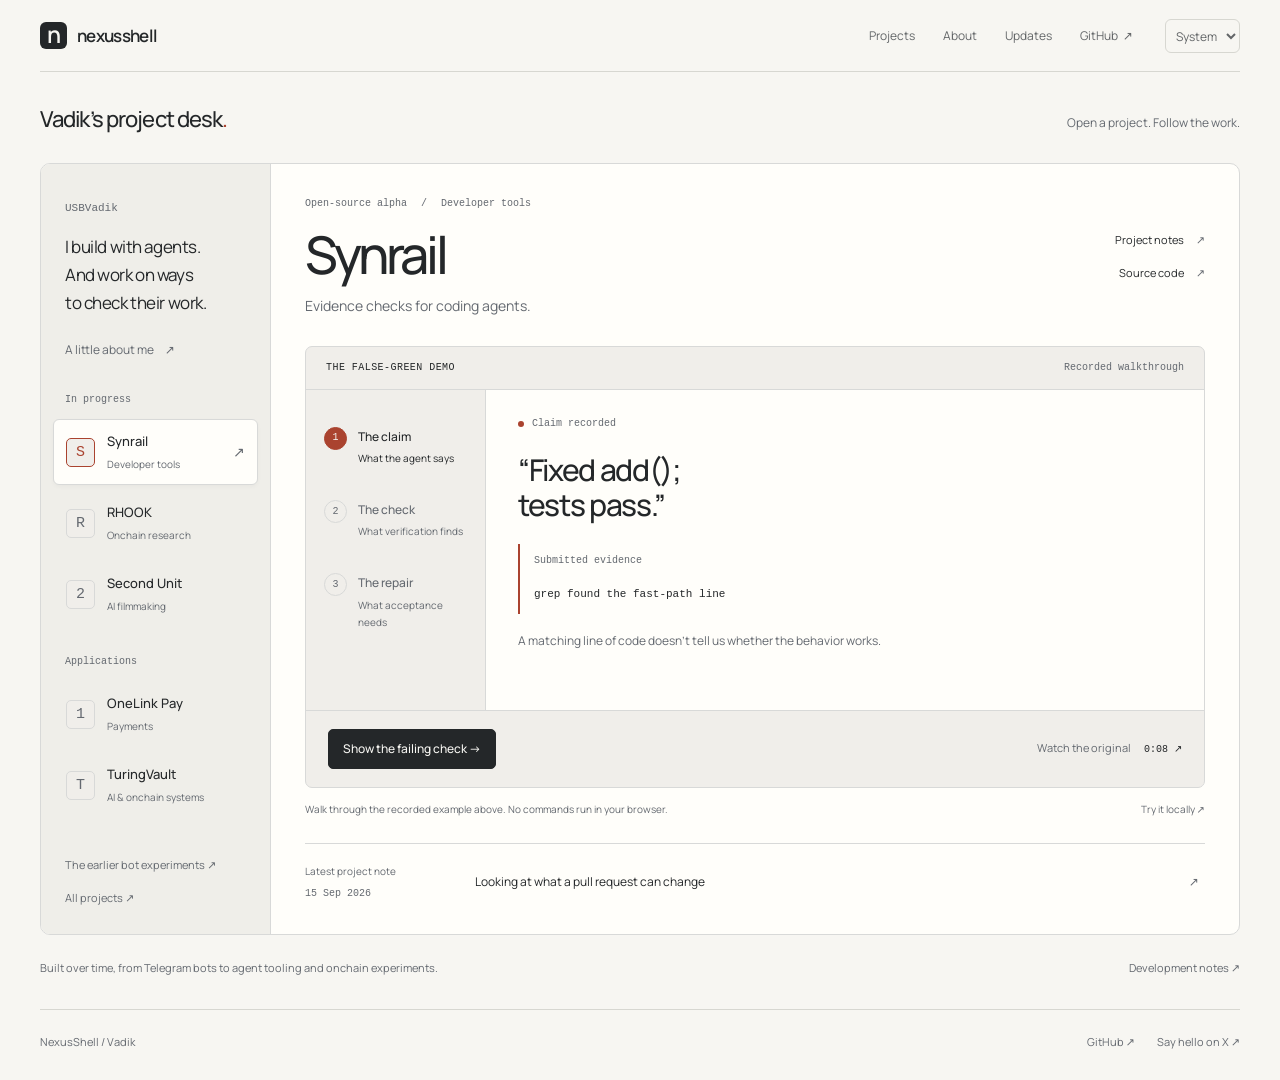
==== commit 87a97372: "Add Second Unit product page and production walkthrough" ====
--- a/index.html
+++ b/index.html
@@ -1,19 +1,19 @@
 <!doctype html>
 <html lang="en"><head><meta charset="utf-8"><meta name="viewport" content="width=device-width, initial-scale=1">
-<title>NexusShell | Vadik’s project desk</title><meta name="description" content="Explore the work of Vadik: Synrail, RHOOK, OneLink Pay and TuringVault, with interactive walkthroughs, source code and development notes."><link rel="canonical" href="https://nexusshell.dev/">
+<title>NexusShell | Vadik’s project desk</title><meta name="description" content="Explore Synrail, RHOOK, Second Unit, OneLink Pay and TuringVault: agent tools, AI filmmaking and onchain experiments, with walkthroughs and development notes."><link rel="canonical" href="https://nexusshell.dev/">
 <meta name="color-scheme" content="light dark"><meta name="theme-color" content="#f7f6f2" media="(prefers-color-scheme: light)"><meta name="theme-color" content="#141618" media="(prefers-color-scheme: dark)">
-<meta property="og:type" content="website"><meta property="og:site_name" content="NexusShell"><meta property="og:title" content="NexusShell | Vadik’s project desk"><meta property="og:description" content="Explore the work of Vadik: Synrail, RHOOK, OneLink Pay and TuringVault, with interactive walkthroughs, source code and development notes."><meta property="og:url" content="https://nexusshell.dev/"><meta property="og:image" content="https://nexusshell.dev/assets/media/nexusshell-preview.jpg"><meta property="og:image:alt" content="NexusShell, the projects and ongoing work of Vadik."><meta name="twitter:card" content="summary_large_image">
+<meta property="og:type" content="website"><meta property="og:site_name" content="NexusShell"><meta property="og:title" content="NexusShell | Vadik’s project desk"><meta property="og:description" content="Explore Synrail, RHOOK, Second Unit, OneLink Pay and TuringVault: agent tools, AI filmmaking and onchain experiments, with walkthroughs and development notes."><meta property="og:url" content="https://nexusshell.dev/"><meta property="og:image" content="https://nexusshell.dev/assets/media/nexusshell-preview.jpg"><meta property="og:image:alt" content="NexusShell, the projects and ongoing work of Vadik."><meta name="twitter:card" content="summary_large_image">
 <link rel="icon" href="/assets/favicon.svg" type="image/svg+xml"><link rel="preload" href="/assets/fonts/manrope-regular.ttf" as="font" type="font/ttf" crossorigin>
 <script>try{const t=localStorage.getItem('nexusshell-theme');if(t==='light'||t==='dark')document.documentElement.dataset.theme=t;}catch(_){}</script>
 <link rel="stylesheet" href="/assets/site.css?v=fcadb1ce42b3"><script defer src="/assets/site.js?v=e8c140962dc2"></script>
-<link rel="stylesheet" href="/assets/desk.css?v=022ca652bf5d"><script defer src="/assets/desk.js?v=d6f63cbc9ed2"></script><script type="application/ld+json">{"@context": "https://schema.org", "@type": "WebPage", "name": "NexusShell | Vadik’s project desk", "url": "https://nexusshell.dev/", "isPartOf": {"@type": "WebSite", "name": "NexusShell", "url": "https://nexusshell.dev/"}}</script>
+<link rel="stylesheet" href="/assets/desk.css?v=022ca652bf5d"><script defer src="/assets/desk.js?v=d6f63cbc9ed2"></script><link rel="stylesheet" href="/assets/second-unit.css?v=6aa7ab784cf5"><script defer src="/assets/second-unit.js?v=14a30176ee07"></script><script type="application/ld+json">{"@context": "https://schema.org", "@type": "WebPage", "name": "NexusShell | Vadik’s project desk", "url": "https://nexusshell.dev/", "isPartOf": {"@type": "WebSite", "name": "NexusShell", "url": "https://nexusshell.dev/"}}</script>
 </head><body class="home-page"><a class="skip-link" href="#main">Skip to content</a>
 <header class="site-header"><div class="wrap header-inner">
 <a class="brand" href="/" aria-label="NexusShell home"><span class="brand-mark" aria-hidden="true">n</span>nexusshell</a>
 <nav class="primary-nav" aria-label="Main navigation"><a href="/projects/">Projects</a><a href="/about/">About</a><a href="/updates/">Updates</a><a href="https://github.com/USBVadik" class="" rel="noopener noreferrer" target="_blank">GitHub<span class="arrow" aria-hidden="true">↗</span></a></nav>
 <label class="sr-only" for="theme">Appearance</label><select class="theme-control" id="theme" data-theme-select hidden><option value="system">System</option><option value="light">Light</option><option value="dark">Dark</option></select>
 </div></header><main id="main" class="wrap"><div id="top"></div><div class="desk-intro"><h1>Vadik’s project desk<span class="desk-intro-dot" aria-hidden="true">.</span></h1><p>Open a project. Follow the work.</p></div>
-<span id="technology" class="legacy-anchor"></span><div class="project-desk" id="work"><aside class="project-shelf"><div class="shelf-bio"><span class="shelf-handle">USBVadik</span><p>I build with agents.<br>And work on ways<br>to check their work.</p><a href="/about/">A little about me <span aria-hidden="true">↗</span></a></div><nav class="project-switcher" aria-label="Choose a project"><p class="shelf-label">In progress</p><a class="shelf-project" href="#synrail" data-project-link="synrail" aria-controls="synrail"><span class="project-monogram mark-synrail" aria-hidden="true">S</span><span><strong>Synrail</strong><small>Developer tools</small></span><span class="shelf-arrow" aria-hidden="true">↗</span></a><a class="shelf-project" href="#rhook" data-project-link="rhook" aria-controls="rhook"><span class="project-monogram mark-rhook" aria-hidden="true">R</span><span><strong>RHOOK</strong><small>Onchain research</small></span><span class="shelf-arrow" aria-hidden="true">↗</span></a><p class="shelf-label shelf-divider">Applications</p><a class="shelf-project" href="#onelink-pay" data-project-link="onelink-pay" aria-controls="onelink-pay"><span class="project-monogram mark-onelink-pay" aria-hidden="true">1</span><span><strong>OneLink Pay</strong><small>Payments</small></span><span class="shelf-arrow" aria-hidden="true">↗</span></a><a class="shelf-project" href="#turingvault" data-project-link="turingvault" aria-controls="turingvault"><span class="project-monogram mark-turingvault" aria-hidden="true">T</span><span><strong>TuringVault</strong><small>AI & onchain systems</small></span><span class="shelf-arrow" aria-hidden="true">↗</span></a></nav><div class="shelf-bottom"><a href="/projects/agent-automation/">The earlier bot experiments ↗</a><a href="/projects/">All projects ↗</a></div></aside><div class="desk-canvas"><section class="desk-panel" id="synrail" aria-labelledby="title-synrail">
+<span id="technology" class="legacy-anchor"></span><div class="project-desk" id="work"><aside class="project-shelf"><div class="shelf-bio"><span class="shelf-handle">USBVadik</span><p>I build with agents.<br>And work on ways<br>to check their work.</p><a href="/about/">A little about me <span aria-hidden="true">↗</span></a></div><nav class="project-switcher" aria-label="Choose a project"><p class="shelf-label">In progress</p><a class="shelf-project" href="#synrail" data-project-link="synrail" aria-controls="synrail"><span class="project-monogram mark-synrail" aria-hidden="true">S</span><span><strong>Synrail</strong><small>Developer tools</small></span><span class="shelf-arrow" aria-hidden="true">↗</span></a><a class="shelf-project" href="#rhook" data-project-link="rhook" aria-controls="rhook"><span class="project-monogram mark-rhook" aria-hidden="true">R</span><span><strong>RHOOK</strong><small>Onchain research</small></span><span class="shelf-arrow" aria-hidden="true">↗</span></a><a class="shelf-project" href="#second-unit" data-project-link="second-unit" aria-controls="second-unit"><span class="project-monogram" aria-hidden="true">2</span><span><strong>Second Unit</strong><small>AI filmmaking</small></span><span class="shelf-arrow" aria-hidden="true">↗</span></a><p class="shelf-label shelf-divider">Applications</p><a class="shelf-project" href="#onelink-pay" data-project-link="onelink-pay" aria-controls="onelink-pay"><span class="project-monogram mark-onelink-pay" aria-hidden="true">1</span><span><strong>OneLink Pay</strong><small>Payments</small></span><span class="shelf-arrow" aria-hidden="true">↗</span></a><a class="shelf-project" href="#turingvault" data-project-link="turingvault" aria-controls="turingvault"><span class="project-monogram mark-turingvault" aria-hidden="true">T</span><span><strong>TuringVault</strong><small>AI & onchain systems</small></span><span class="shelf-arrow" aria-hidden="true">↗</span></a></nav><div class="shelf-bottom"><a href="/projects/agent-automation/">The earlier bot experiments ↗</a><a href="/projects/">All projects ↗</a></div></aside><div class="desk-canvas"><section class="desk-panel" id="synrail" aria-labelledby="title-synrail">
 <header class="desk-project-heading"><div><p class="desk-eyebrow">Open-source alpha <span aria-hidden="true">/</span> Developer tools</p><h2 id="title-synrail" tabindex="-1">Synrail</h2><p class="desk-description">Evidence checks for coding agents.</p></div><div class="desk-project-links"><a href="/projects/synrail/">Project notes <span aria-hidden="true">↗</span></a><a href="https://github.com/USBVadik/synrail" target="_blank" rel="noopener noreferrer">Source code <span aria-hidden="true">↗</span></a></div></header>
 <div class="experiment proof-experiment" data-proof-stage="0">
 <div class="experiment-caption"><span>THE FALSE-GREEN DEMO</span><span>Recorded walkthrough</span></div>
@@ -42,7 +42,19 @@
 <div class="trace-inspector" aria-live="polite" aria-atomic="true"><span class="inspect-symbol" data-trace-symbol>X → X′</span><div><strong data-trace-title>One declared intervention</strong><p data-trace-description>The input changes here. The checkpoint and historical transaction order stay fixed.</p></div></div>
 <div class="trace-scrubber"><label for="trace-position">Follow the execution</label><input id="trace-position" type="range" min="0" max="4" value="2" step="1" aria-valuetext="Transaction X, changed input"><span data-trace-counter>3 / 5</span></div>
 </div><div class="experiment-footnote"><span>This diagram explains the model; it does not run a blockchain replay.</span><a href="https://github.com/USBVadik/rhook/tree/main/examples/robinhood-v4" target="_blank" rel="noopener noreferrer">Reproduce the 50-block example ↗</a></div>
-<a class="desk-development" href="https://github.com/USBVadik/rhook/commit/c6bf3e397864bb506100917c5b9a1aba6328132b" target="_blank" rel="noopener noreferrer"><span class="development-label">Latest project note<time datetime="2026-09-24">24 Sep 2026</time></span><span>A reproducible replay on Robinhood Chain</span><span aria-hidden="true">↗</span></a></section><section class="desk-panel" id="onelink-pay" aria-labelledby="title-onelink-pay">
+<a class="desk-development" href="https://github.com/USBVadik/rhook/commit/c6bf3e397864bb506100917c5b9a1aba6328132b" target="_blank" rel="noopener noreferrer"><span class="development-label">Latest project note<time datetime="2026-09-24">24 Sep 2026</time></span><span>A reproducible replay on Robinhood Chain</span><span aria-hidden="true">↗</span></a></section><section class="desk-panel" id="second-unit" aria-labelledby="title-second-unit"><header class="desk-project-heading"><div><p class="desk-eyebrow">Production workflow <span aria-hidden="true">/</span> AI filmmaking</p><h2 id="title-second-unit" tabindex="-1">Second Unit</h2><p class="desk-description">An agentic film crew, from brief to final cut.</p></div><div class="desk-project-links"><a href="/second-unit/">Product page <span aria-hidden="true">↗</span></a></div></header><div class="su-process su-process-compact" data-su-process><div class="su-process-bar"><span>Production workflow</span><span>Explore the method</span></div><div class="su-stage-controls" role="group" aria-label="Production stages" hidden><button type="button" data-su-step="0" aria-controls="home-production-prepare" aria-pressed="true"><span>01</span>Prepare</button><button type="button" data-su-step="1" aria-controls="home-production-establish" aria-pressed="false"><span>02</span>Establish</button><button type="button" data-su-step="2" aria-controls="home-production-generate" aria-pressed="false"><span>03</span>Generate</button><button type="button" data-su-step="3" aria-controls="home-production-review" aria-pressed="false"><span>04</span>Review</button><button type="button" data-su-step="4" aria-controls="home-production-finish" aria-pressed="false"><span>05</span>Finish</button><button type="button" data-su-step="5" aria-controls="home-production-carry-forward" aria-pressed="false"><span>06</span>Carry forward</button></div><div class="su-process-output" aria-live="polite" aria-atomic="true"><section class="su-step" id="home-production-prepare" data-su-frame="0" aria-labelledby="home-production-heading-0">
+<div class="su-step-copy"><span class="su-step-index">01 / 06 · Prepare</span><h3 id="home-production-heading-0">Give the film a direction.</h3><p>Start with the brief, budget and acceptance criteria. Analyse references for composition, light, colour and rhythm, then turn those observations into a story and a shot plan.</p></div>
+<dl class="su-step-record"><div><dt>Starts with</dt><dd>Brief, constraints, budget</dd></div><div><dt>Leaves behind</dt><dd>Measured refboard and story beats</dd></div><div><dt>Review</dt><dd>Does each shot have a purpose, a clear action and a place in the story?</dd></div><div class="su-human"><dt>Your decision</dt><dd>Approve the direction and story.</dd></div></dl></section><section class="su-step" id="home-production-establish" data-su-frame="1" aria-labelledby="home-production-heading-1">
+<div class="su-step-copy"><span class="su-step-index">02 / 06 · Establish</span><h3 id="home-production-heading-1">Keep a shared picture of the scene.</h3><p>Approve character and location masters. Record the features that must remain consistent, the action axis, light direction and prop states. Each new shot starts from its master.</p></div>
+<dl class="su-step-record"><div><dt>Starts with</dt><dd>Approved story and references</dd></div><div><dt>Leaves behind</dt><dd>Character masters, canon and scene map</dd></div><div><dt>Review</dt><dd>Character features, screen direction, light and prop scale stay consistent.</dd></div><div class="su-human"><dt>Your decision</dt><dd>Approve the masters and keyframes.</dd></div></dl></section><section class="su-step" id="home-production-generate" data-su-frame="2" aria-labelledby="home-production-heading-2">
+<div class="su-step-copy"><span class="su-step-index">03 / 06 · Generate</span><h3 id="home-production-heading-2">Explore in drafts. Keep the accepted take.</h3><p>Build keyframes with a declared camera, subject, action and change over time. Explore motion in inexpensive drafts. Keep accepted takes as source files for the final edit and upscale.</p></div>
+<dl class="su-step-record"><div><dt>Starts with</dt><dd>Approved keyframe and job specification</dd></div><div><dt>Leaves behind</dt><dd>Motion drafts and contact sheets</dd></div><div><dt>Review</dt><dd>Inspect the usable window, physical contact, faces, hands and movement.</dd></div><div class="su-human"><dt>Your decision</dt><dd>Choose the take that belongs in the cut.</dd></div></dl></section><section class="su-step" id="home-production-review" data-su-frame="3" aria-labelledby="home-production-heading-3">
+<div class="su-step-copy"><span class="su-step-index">04 / 06 · Review</span><h3 id="home-production-heading-3">Judge the shot inside the film.</h3><p>Inspect contact sheets and details, then watch shots inside the cut. Separate reviewer agents check framing and physical contact, continuity and motivation, and colour across the sequence.</p></div>
+<dl class="su-step-record"><div><dt>Starts with</dt><dd>Draft takes, scene map and director’s notes</dd></div><div><dt>Leaves behind</dt><dd>Timecoded findings and a revised cut</dd></div><div><dt>Review</dt><dd>A plausible frame can still fail in motion or at the next cut.</dd></div><div class="su-human"><dt>Your decision</dt><dd>Accept, redirect or request another pass.</dd></div></dl></section><section class="su-step" id="home-production-finish" data-su-frame="4" aria-labelledby="home-production-heading-4">
+<div class="su-step-copy"><span class="su-step-index">05 / 06 · Finish</span><h3 id="home-production-heading-4">Finish the version you approved.</h3><p>Assemble the edit with versioned scripts. Match colour outliers, apply the look, and add grain at delivery size. Check the exported file and keep a no-music version where required.</p></div>
+<dl class="su-step-record"><div><dt>Starts with</dt><dd>Approved cut and accepted source takes</dd></div><div><dt>Leaves behind</dt><dd>Delivery master and rebuild records</dd></div><div><dt>Review</dt><dd>Review the whole sequence, export metadata and delivery format.</dd></div><div class="su-human"><dt>Your decision</dt><dd>Sign off on the cut, look and delivery.</dd></div></dl></section><section class="su-step" id="home-production-carry-forward" data-su-frame="5" aria-labelledby="home-production-heading-5">
+<div class="su-step-copy"><span class="su-step-index">06 / 06 · Carry forward</span><h3 id="home-production-heading-5">Make the next film start with more context.</h3><p>Record rejected takes, the reason, the proposed fix and whether it worked. Accepted references and A/B preferences become material for the next review. Proven fixes move into the shared rules.</p></div>
+<dl class="su-step-record"><div><dt>Starts with</dt><dd>Failures, accepted shots and A/B preferences</dd></div><div><dt>Leaves behind</dt><dd>Relevant fixes, review rules and regression references</dd></div><div><dt>Review</dt><dd>A correction keeps its outcome and the feedback that caused it.</dd></div><div class="su-human"><dt>Your decision</dt><dd>Set the taste through concrete verdicts.</dd></div></dl></section></div><div class="su-process-bottom"><span>Human approval at the creative decisions.</span><span>Each film feeds the next ↶</span></div></div><div class="experiment-footnote"><span>A walkthrough of the production method. No generation runs in your browser.</span></div><a class="desk-development" href="/second-unit/#learning"><span class="development-label">The learning loop</span><span>What a rejected colour pass changed in the next review</span><span aria-hidden="true">↗</span></a></section><section class="desk-panel" id="onelink-pay" aria-labelledby="title-onelink-pay">
 <header class="desk-project-heading"><div><p class="desk-eyebrow">UXmaxx 2026 <span aria-hidden="true">/</span> Payments</p><h2 id="title-onelink-pay" tabindex="-1">OneLink Pay</h2><p class="desk-description">Spending permissions with limits and a receipt.</p></div><div class="desk-project-links"><a href="/projects/onelink-pay/">Project notes <span aria-hidden="true">↗</span></a><a href="https://github.com/USBVadik/OLP" target="_blank" rel="noopener noreferrer">Source code <span aria-hidden="true">↗</span></a></div></header>
 <div class="experiment payment-experiment" data-payment-state="blocked"><div class="experiment-caption"><span>A SPENDING PERMISSION</span><span>Local illustration</span></div>
 <div class="payment-workspace"><div class="payment-request"><label for="request-amount">Requested payment</label><div class="payment-value"><output id="amount-output" for="request-amount">0.20</output><span>USDC</span></div><input id="request-amount" type="range" min="5" max="30" value="20" step="5" aria-valuetext="0.20 USDC"><div class="amount-ticks" aria-hidden="true"><span>0.05</span><span>0.30 USDC</span></div><p>Move the amount across the permission’s limit.</p></div><div class="permission-receipt"><span class="receipt-label">Research expense card</span><div class="permission-line"><span>Per-charge limit</span><strong>0.10 USDC</strong></div><div class="permission-line"><span>Your request</span><strong data-receipt-amount>0.20 USDC</strong></div><div class="payment-decision" aria-live="polite" aria-atomic="true"><span class="decision-marker" aria-hidden="true">×</span><div><strong data-payment-verdict>Over the limit</strong><p data-payment-reason>This request would be rejected by the per-charge check.</p></div></div><span class="receipt-edge" aria-hidden="true"></span></div></div>
@@ -51,7 +63,7 @@
 <details class="desk-evidence"><summary><span>View the application</span><span aria-hidden="true">+</span></summary><img src="/assets/media/onelink-pay-app.jpg" alt="OneLink Pay application interface." width="1280" height="720" loading="lazy"></details>
 <a class="desk-development" href="/projects/onelink-pay/"><span class="development-label">UXmaxx 2026<small>Encode / Particle Network</small></span><span>Magic Labs Bonus Challenge winner</span><span aria-hidden="true">↗</span></a></section><section class="desk-panel" id="turingvault" aria-labelledby="title-turingvault">
 <header class="desk-project-heading"><div><p class="desk-eyebrow">Turing Test 2026 <span aria-hidden="true">/</span> AI & onchain systems</p><h2 id="title-turingvault" tabindex="-1">TuringVault</h2><p class="desk-description">Proposals, checks, and execution records on Mantle.</p></div><div class="desk-project-links"><a href="/projects/turingvault/">Project notes <span aria-hidden="true">↗</span></a><a href="https://github.com/USBVadik/TuringVault-Core" target="_blank" rel="noopener noreferrer">Source code <span aria-hidden="true">↗</span></a></div></header>
-<div class="experiment vault-experiment"><div class="experiment-caption"><span>FOLLOW THE DECISION</span><span>Workflow guide</span></div><a class="vault-screen" href="/assets/media/turingvault-app.jpg" target="_blank" rel="noopener"><img src="/assets/media/turingvault-app.jpg" width="1276" height="718" alt="The TuringVault dashboard, captured 28 September 2026."><span>Open full screenshot ↗</span></a>
+<div class="experiment vault-experiment"><div class="experiment-caption"><span>FOLLOW THE DECISION</span><span>Workflow guide</span></div><a class="vault-screen" href="/assets/media/turingvault-console.jpg" target="_blank" rel="noopener"><img src="/assets/media/turingvault-console.jpg" width="1152" height="617" alt="The TuringVault agent console, captured 29 September 2026."><span>Open full screenshot ↗</span></a>
 <div class="vault-stages" role="group" aria-label="TuringVault workflow"><button type="button" data-vault-stage="0" aria-pressed="true"><span>01</span> Propose</button><button type="button" data-vault-stage="1" aria-pressed="false"><span>02</span> Challenge</button><button type="button" data-vault-stage="2" aria-pressed="false"><span>03</span> Record</button></div><div class="vault-explanation" aria-live="polite" aria-atomic="true"><strong data-vault-title>An analyst proposes an action.</strong><p data-vault-description>The proposal becomes part of an inspectable decision trail, before anything executes.</p></div></div>
 <div class="experiment-footnote"><span>Operator-funded demonstration on Mantle. No public deposits.</span><a href="https://turingvault.dev/" target="_blank" rel="noopener noreferrer">Open TuringVault ↗</a></div>
 <a class="desk-development" href="/projects/turingvault/"><span class="development-label">Mantle Turing Test<small>2026</small></span><span>Project Deployment Award &amp; Demo Day</span><span aria-hidden="true">↗</span></a></section></div></div>
--- a/assets/second-unit.css
+++ b/assets/second-unit.css
@@ -0,0 +1,118 @@
+/* Second Unit extends the portfolio's native typography, themes and controls. */
+.second-unit-page .wrap{max-width:1328px;padding-inline:48px}
+.second-unit-page .header-inner{height:76px}
+.second-unit-page .site-header .header-inner:after{left:48px;right:48px}
+.su-page{padding-bottom:36px}
+.su-breadcrumb{display:flex;gap:13px;align-items:center;font-size:12px;color:var(--muted);padding-top:25px}
+.su-breadcrumb a{text-decoration:none}
+.su-hero{display:grid;grid-template-columns:minmax(0,1.65fr) minmax(220px,1fr);gap:70px;align-items:center;padding:52px 0 66px}
+.su-byline{font:11px/1.6 var(--mono);color:var(--muted);margin:0 0 17px}
+.su-hero h1{font-size:clamp(48px,7vw,88px);letter-spacing:-.065em;margin:0 0 20px;line-height:1.08}
+.su-headline{font-size:clamp(22px,2.5vw,30px);line-height:1.3;letter-spacing:-.035em;max-width:540px;margin-bottom:18px}
+.su-intro{max-width:530px;font-size:15px;color:var(--muted);line-height:1.85;margin-bottom:25px}
+.su-actions{display:flex;flex-wrap:wrap;gap:18px 27px}
+.su-action{font-size:12px;text-decoration:none;display:inline-flex;gap:25px;align-items:center;min-height:44px;border-bottom:1px solid var(--ink);white-space:nowrap}
+.su-action span{color:var(--accent)}
+.su-hero-note{border-left:1px solid var(--line);padding:16px 0 16px 30px}
+.su-note-label{font:11px var(--mono);color:var(--muted)}
+.su-hero-note p{font-size:23px;letter-spacing:-.035em;line-height:1.65;margin:20px 0}
+.su-hero-note>span:last-child{font-size:11px;line-height:1.8;color:var(--muted);display:block;max-width:180px}
+.su-section{padding:60px 0;border-top:1px solid var(--line);scroll-margin-top:24px}
+.su-section-heading{max-width:680px;margin-bottom:32px}
+.su-section-heading h2{font-size:36px;letter-spacing:-.045em;line-height:1.16;margin-bottom:18px}
+.su-section-heading>p{font-size:15px;color:var(--muted);line-height:1.85;margin-bottom:0}
+.su-process{border:1px solid var(--line);border-radius:7px;overflow:clip;background:var(--surface);font:400 14px/1.7 Manrope,system-ui,sans-serif;color:var(--ink)}
+.su-process-bar{display:flex;justify-content:space-between;gap:16px;padding:14px 22px;border-bottom:1px solid var(--line);font:10px/1.6 var(--mono);color:var(--muted)}
+.su-process-bar>span:first-child{color:var(--ink)}
+.su-stage-controls{display:grid;grid-template-columns:repeat(6,minmax(0,1fr));padding:12px;gap:5px;border-bottom:1px solid var(--line)}
+.su-stage-controls button{border:1px solid transparent;background:transparent;color:var(--muted);padding:10px 8px;border-radius:4px;min-height:55px;font:11px/1.6 Manrope,system-ui,sans-serif;text-align:left}
+.su-stage-controls button>span{display:block;font:10px/1.6 var(--mono);margin-bottom:5px}
+.su-stage-controls button[aria-pressed=true]{color:var(--ink);background:var(--bg);border-color:var(--line)}
+.su-stage-controls button[aria-pressed=true]>span{color:var(--accent)}
+.su-step{display:grid;grid-template-columns:minmax(0,1.1fr) minmax(0,1fr);gap:44px;padding:30px;min-height:343px}
+.su-step+.su-step{border-top:1px solid var(--line)}
+.su-step-index{display:block;font:10px/1.6 var(--mono);color:var(--accent);margin-bottom:18px}
+.su-step h3{font-size:29px;font-weight:500;line-height:1.2;letter-spacing:-.04em;max-width:410px;margin:0 0 18px}
+.su-step-copy>p{font-size:13px;line-height:1.85;color:var(--muted);margin:0;max-width:460px}
+.su-step-record{margin:0;min-width:0}
+.su-step-record>div{border-top:1px solid var(--line);padding:10px 0 11px}
+.su-step-record>div:first-child{border-top:0;padding-top:0}
+.su-step-record dt{font:10px/1.6 var(--mono);color:var(--muted);margin-bottom:5px}
+.su-step-record dd{margin:0;font-size:12px;line-height:1.7}
+.su-step-record .su-human dd{color:var(--accent)}
+.su-process-bottom{display:flex;justify-content:space-between;gap:15px;border-top:1px solid var(--line);padding:13px 22px;font-size:10px;color:var(--muted)}
+.su-process:not(.su-enhanced) .su-step{min-height:0}
+.su-reviewers{border-bottom:1px solid var(--line)}
+.su-reviewer{border-top:1px solid var(--line)}
+.su-reviewer summary{display:grid;grid-template-columns:220px 1fr 15px;align-items:center;gap:24px;padding:22px 0;list-style:none;cursor:pointer;font-size:16px;line-height:1.6}
+.su-reviewer summary::-webkit-details-marker{display:none}
+.su-reviewer-role{font-size:15px}
+.su-reviewer-role small{display:block;font:10px/1.6 var(--mono);color:var(--muted);margin-top:5px}
+.su-expand{font-size:23px;font-weight:400;color:var(--accent)}
+.su-reviewer[open] .su-expand{transform:rotate(45deg)}
+.su-reviewer>p{font-size:14px;color:var(--muted);line-height:1.9;max-width:620px;margin:0 0 25px 244px;padding-right:20px}
+.su-craft-note{font-size:12px;line-height:1.9;max-width:760px;color:var(--muted);margin:22px 0 0}
+.su-case{display:grid;grid-template-columns:220px minmax(0,1fr);gap:24px;padding:30px 0 8px;border-block:1px solid var(--line)}
+.su-case-label{display:flex;flex-direction:column;gap:10px;font:10px/1.6 var(--mono);color:var(--muted)}
+.su-case-label strong{font:500 20px/1.5 Manrope,system-ui,sans-serif;color:var(--ink);letter-spacing:-.025em}
+.su-case-story{max-width:700px}
+.su-case-story>p{font-size:15px;line-height:1.9;color:var(--muted);margin-bottom:20px}
+.su-rule{border-left:2px solid var(--accent);padding:5px 0 5px 23px;margin:28px 0}
+.su-rule>span{font:10px/1.6 var(--mono);color:var(--muted)}
+.su-rule h3{font-size:28px;line-height:1.2;margin:14px 0}
+.su-rule p{font-size:13px;line-height:1.9;color:var(--muted);margin:0;max-width:560px}
+.su-memory{margin-top:40px}
+.su-memory>h3{font-size:23px;margin-bottom:25px}
+.su-memory ol{display:grid;grid-template-columns:repeat(4,minmax(0,1fr));gap:25px;list-style:none;padding:0;margin:0}
+.su-memory li{border-top:1px solid var(--line);padding-top:16px;min-width:0}
+.su-memory li>span{font:10px/1.6 var(--mono);color:var(--accent)}
+.su-memory li h3{font-size:16px;margin:13px 0 9px;letter-spacing:-.025em}
+.su-memory li p{font-size:12px;color:var(--muted);line-height:1.8;margin:0}
+.su-memory-note{font-size:12px;line-height:1.9;color:var(--muted);max-width:730px;margin:25px 0 0}
+.su-record-grid{display:grid;grid-template-columns:1fr 1fr;gap:65px}
+.su-record-grid h3{font-size:20px;margin-bottom:19px}
+.su-record-grid p,.su-record-grid li{font-size:14px;line-height:1.9;color:var(--muted)}
+.su-record-grid p:last-child{margin:0}
+.su-record-grid ul{padding-left:18px;margin-top:0;margin-bottom:16px}
+.su-record-grid li{padding-bottom:8px}
+.su-adapters{margin:0;border-top:1px solid var(--line)}
+.su-adapters>div{display:grid;grid-template-columns:220px 1fr 90px;gap:24px;padding:19px 0;border-bottom:1px solid var(--line);align-items:center}
+.su-adapters dt{font-size:12px;color:var(--muted)}
+.su-adapters dd{margin:0;font-size:18px;letter-spacing:-.025em}
+.su-adapters span{font:10px/1.6 var(--mono);color:var(--muted);text-align:right}
+.su-adapters .su-planned{border-bottom-style:dashed}
+.su-planned dd,.su-planned span{color:var(--accent)}
+.su-engine-note{max-width:760px;color:var(--muted);font-size:14px;line-height:1.9;margin:24px 0 18px}
+.su-text-link{font-size:12px;line-height:1.8;text-decoration:none;padding-block:10px;display:inline-block}
+.su-text-link span{margin-left:15px;color:var(--accent)}
+.su-closing{border-top:1px solid var(--line);padding:32px 0 12px;display:flex;align-items:center;justify-content:space-between;gap:25px}
+.su-closing p{font-size:13px;color:var(--muted);line-height:1.9;margin:0}
+.su-catalog-entry{display:grid;grid-template-columns:minmax(0,1fr) minmax(0,1fr);gap:30px;align-items:center;text-decoration:none;border-block:1px solid var(--line);padding:26px 0;margin-top:30px}
+.su-catalog-label{font:11px var(--mono);color:var(--muted)}
+.su-catalog-entry h3{font-size:30px;margin:13px 0 10px}
+.su-catalog-entry h3 span{font-size:20px;margin-left:12px;color:var(--accent)}
+.su-catalog-entry p{font-size:14px;color:var(--muted);margin:0}
+.su-catalog-method{font:12px/1.8 var(--mono);color:var(--muted);text-align:right}
+.su-catalog-method span{color:var(--accent);margin-inline:10px}
+.home-page .su-process{--accent:var(--desk-accent);--line:var(--desk-line);--surface:var(--desk-tint);--bg:var(--desk-panel);--muted:var(--desk-muted)}
+.su-process-compact .su-step{min-height:350px;padding:25px;gap:30px}
+.su-process-compact .su-step h3{font-size:28px}
+.su-process-compact .su-step-copy>p{font-size:12px}
+.su-process-compact .su-stage-controls{padding:10px;gap:3px}
+.su-process-compact .su-stage-controls button{font-size:10px;padding-inline:7px}
+.second-unit-page .desk-footer{max-width:1232px;margin:0 auto;border-top:1px solid var(--line);padding:22px 0 28px;display:flex;justify-content:space-between;gap:20px;font-size:11px;color:var(--muted)}
+.second-unit-page .desk-footer>div{display:flex;gap:22px}
+.second-unit-page .desk-footer a{text-decoration:none}
+.su-films{display:grid;grid-template-columns:repeat(2,minmax(0,1fr));gap:36px}
+.su-film video{max-height:650px;width:100%;object-fit:contain;background:#111;border:1px solid var(--line);border-radius:7px}
+.su-film figcaption{padding-top:18px}
+.su-film h3{font-size:22px;margin:0 0 8px}
+.su-film figcaption span{font:11px var(--mono);color:var(--muted)}
+.su-film figcaption p{font-size:13px;line-height:1.9;margin-top:15px;color:var(--muted)}
+@media(hover:hover) and (pointer:fine){.su-stage-controls button:hover{color:var(--ink);border-color:var(--line)}.su-reviewer summary:hover{color:var(--accent)}}
+@media(max-width:1328px){.second-unit-page .desk-footer{margin-inline:48px}}
+@media(max-width:1000px){.su-hero{gap:38px}.su-step{gap:25px;padding:24px}.su-step h3{font-size:26px}.su-stage-controls{grid-template-columns:repeat(3,minmax(0,1fr))}.su-stage-controls button{display:flex;gap:12px;align-items:center;min-height:44px}.su-stage-controls button>span{margin:0}.su-process-compact .su-step{grid-template-columns:1fr;gap:25px}.su-process-compact .su-step h3{max-width:none}.su-process-compact .su-step-copy>p{max-width:none}.su-process-compact .su-step-record{display:grid;grid-template-columns:1fr 1fr;gap:15px}.su-process-compact .su-step-record>div{border:0;padding:0}.su-reviewer summary{grid-template-columns:180px 1fr 15px}.su-reviewer>p{margin-left:204px}.su-case{grid-template-columns:180px 1fr}.su-adapters>div{grid-template-columns:180px 1fr 75px}.su-record-grid{gap:35px}.su-catalog-method span{margin-inline:5px}}
+@media(max-width:740px){.second-unit-page .wrap{padding-inline:22px}.second-unit-page .site-header .header-inner:after{left:22px;right:22px}.second-unit-page .header-inner{height:auto;min-height:110px}.su-breadcrumb{padding-top:20px;font-size:11px}.su-hero{display:block;padding:35px 0 40px}.su-hero h1{font-size:57px;margin-bottom:18px}.su-byline{font-size:10px}.su-headline{font-size:25px;max-width:400px}.su-intro{font-size:14px}.su-hero-note{margin-top:30px;padding:5px 0 5px 18px}.su-hero-note p{font-size:18px;line-height:1.7;margin:12px 0}.su-hero-note>span:last-child{max-width:none}.su-section{padding:38px 0}.su-section-heading{margin-bottom:25px}.su-section-heading h2{font-size:29px}.su-section-heading>p{font-size:14px}.su-process-bar{padding:12px 15px;font-size:9px}.su-stage-controls{padding:9px;gap:3px}.su-stage-controls button{font-size:10px;padding:8px 5px;gap:7px}.su-step,.su-process-compact .su-step{grid-template-columns:1fr;gap:27px;padding:23px 18px;min-height:0}.su-step h3,.su-process-compact .su-step h3{font-size:27px}.su-step-copy>p,.su-process-compact .su-step-copy>p{font-size:13px;max-width:none}.su-step-record dd{font-size:12px}.su-process-compact .su-step-record{grid-template-columns:1fr;gap:0}.su-process-compact .su-step-record>div{border-top:1px solid var(--line);padding-block:10px}.su-process-compact .su-step-record>div:first-child{border:0;padding-top:0}.su-process-bottom{padding:12px 15px;flex-direction:column;gap:8px;font-size:10px}.su-reviewer summary{grid-template-columns:1fr 15px;gap:12px;padding-block:19px;font-size:14px}.su-reviewer-role{grid-column:1 / 3;font-size:15px;display:flex;align-items:center;gap:15px}.su-reviewer-role small{margin:0}.su-reviewer>p{margin-left:0;font-size:13px;padding-right:20px}.su-case{grid-template-columns:1fr;gap:22px;padding-top:22px}.su-case-label{flex-direction:row;flex-wrap:wrap;align-items:center;gap:10px 18px}.su-case-label strong{order:-1;width:100%;font-size:21px}.su-case-story>p{font-size:14px}.su-rule h3{font-size:26px}.su-rule{padding-left:17px}.su-memory>h3{font-size:22px}.su-memory ol{grid-template-columns:1fr 1fr;gap:23px 18px}.su-record-grid{grid-template-columns:1fr;gap:28px}.su-record-grid p,.su-record-grid li{font-size:13px}.su-adapters>div{grid-template-columns:1fr auto;gap:9px;padding-block:16px}.su-adapters dt{grid-column:1 / 3;font-size:11px}.su-adapters dd{font-size:18px}.su-adapters span{font-size:10px}.su-engine-note{font-size:13px}.su-closing{display:block;padding-top:25px}.su-closing a{margin-top:15px}.second-unit-page .desk-footer{margin-inline:22px;flex-wrap:wrap;font-size:10px}.su-catalog-entry{grid-template-columns:1fr;gap:22px}.su-catalog-entry h3{font-size:28px}.su-catalog-method{text-align:left;font-size:11px}.su-films{grid-template-columns:1fr;gap:35px}}
+@media(max-width:370px){.second-unit-page .wrap{padding-inline:16px}.second-unit-page .site-header .header-inner:after{left:16px;right:16px}.su-hero h1{font-size:48px}.su-headline{font-size:23px}.su-step,.su-process-compact .su-step{padding-inline:14px}.su-stage-controls{grid-template-columns:repeat(2,minmax(0,1fr))}.su-stage-controls button{padding-inline:8px}.su-memory ol{gap:22px 14px}.su-memory li p{font-size:11px}.second-unit-page .desk-footer{margin-inline:16px}}
+@media(prefers-reduced-motion:reduce){.su-page *,[data-su-process] *{transition:none!important;animation:none!important}}
+@media(max-width:740px){.project-switcher .shelf-project[data-project-link=second-unit]{grid-column:1 / -1}}
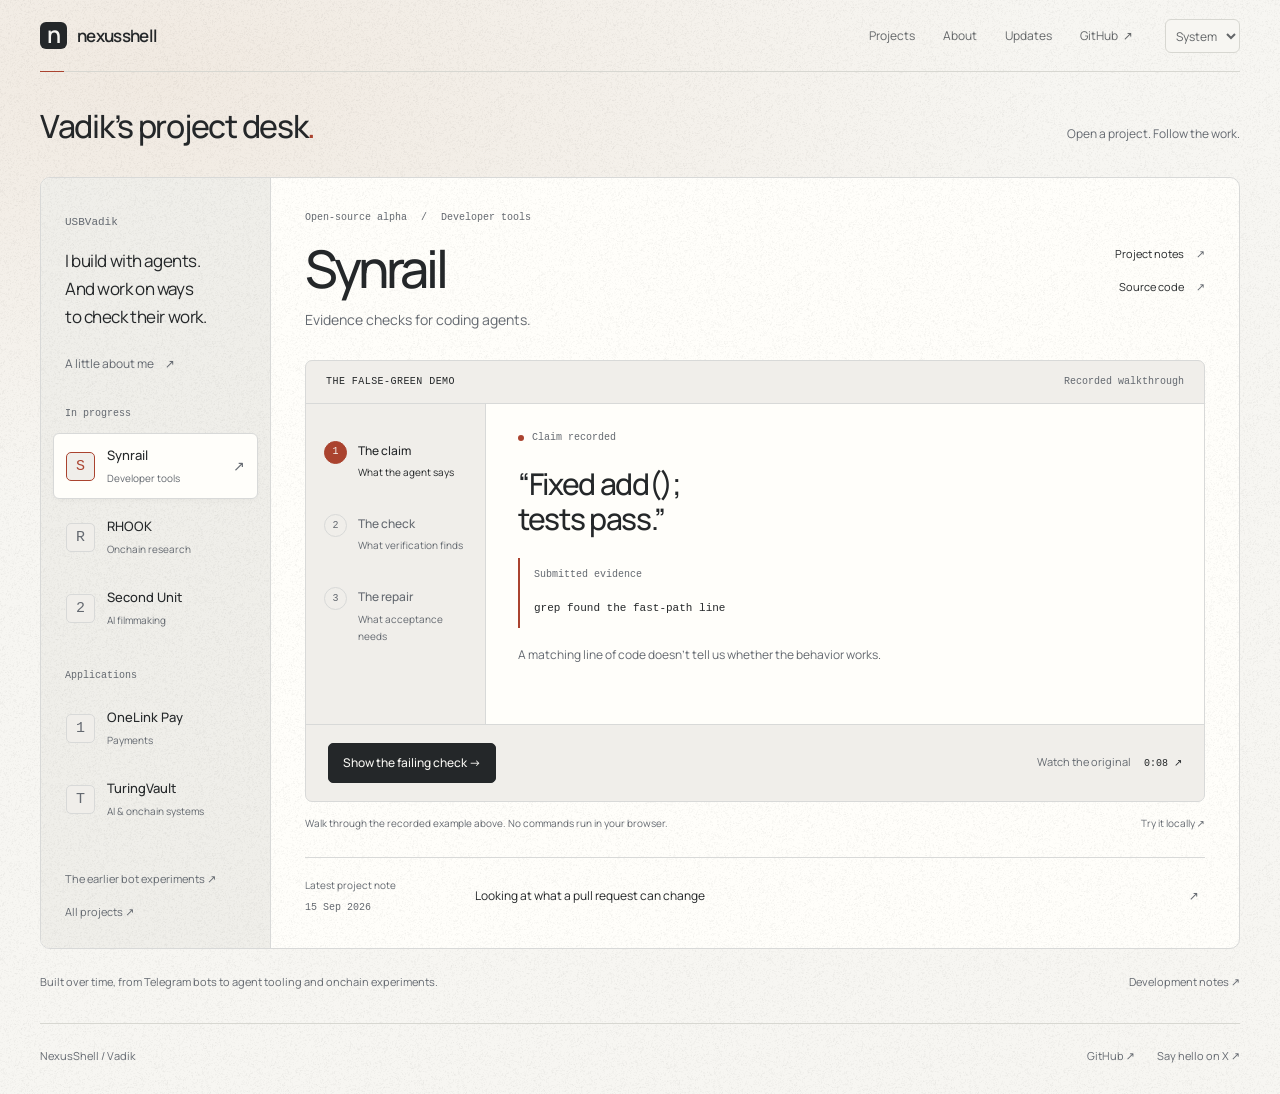
==== commit 75fd2447: "Give NexusShell a quiet film-grain finish" ====
--- a/index.html
+++ b/index.html
@@ -5,8 +5,8 @@
 <meta property="og:type" content="website"><meta property="og:site_name" content="NexusShell"><meta property="og:title" content="NexusShell | Vadik’s project desk"><meta property="og:description" content="Explore Synrail, RHOOK, Second Unit, OneLink Pay and TuringVault: agent tools, AI filmmaking and onchain experiments, with walkthroughs and development notes."><meta property="og:url" content="https://nexusshell.dev/"><meta property="og:image" content="https://nexusshell.dev/assets/media/nexusshell-preview.jpg"><meta property="og:image:alt" content="NexusShell, the projects and ongoing work of Vadik."><meta name="twitter:card" content="summary_large_image">
 <link rel="icon" href="/assets/favicon.svg" type="image/svg+xml"><link rel="preload" href="/assets/fonts/manrope-regular.ttf" as="font" type="font/ttf" crossorigin>
 <script>try{const t=localStorage.getItem('nexusshell-theme');if(t==='light'||t==='dark')document.documentElement.dataset.theme=t;}catch(_){}</script>
-<link rel="stylesheet" href="/assets/site.css?v=fcadb1ce42b3"><script defer src="/assets/site.js?v=e8c140962dc2"></script>
-<link rel="stylesheet" href="/assets/desk.css?v=022ca652bf5d"><script defer src="/assets/desk.js?v=d6f63cbc9ed2"></script><link rel="stylesheet" href="/assets/second-unit.css?v=6aa7ab784cf5"><script defer src="/assets/second-unit.js?v=14a30176ee07"></script><script type="application/ld+json">{"@context": "https://schema.org", "@type": "WebPage", "name": "NexusShell | Vadik’s project desk", "url": "https://nexusshell.dev/", "isPartOf": {"@type": "WebSite", "name": "NexusShell", "url": "https://nexusshell.dev/"}}</script>
+<link rel="stylesheet" href="/assets/site.css?v=7a53d98d217f"><script defer src="/assets/site.js?v=e8c140962dc2"></script>
+<link rel="stylesheet" href="/assets/desk.css?v=0b142b75831d"><script defer src="/assets/desk.js?v=d6f63cbc9ed2"></script><link rel="stylesheet" href="/assets/second-unit.css?v=ee5af12484f8"><script defer src="/assets/second-unit.js?v=0918071af91f"></script><script type="application/ld+json">{"@context": "https://schema.org", "@type": "WebPage", "name": "NexusShell | Vadik’s project desk", "url": "https://nexusshell.dev/", "isPartOf": {"@type": "WebSite", "name": "NexusShell", "url": "https://nexusshell.dev/"}}</script>
 </head><body class="home-page"><a class="skip-link" href="#main">Skip to content</a>
 <header class="site-header"><div class="wrap header-inner">
 <a class="brand" href="/" aria-label="NexusShell home"><span class="brand-mark" aria-hidden="true">n</span>nexusshell</a>
--- a/assets/site.css
+++ b/assets/site.css
@@ -5,7 +5,29 @@
 @media(prefers-color-scheme:dark){:root:not([data-theme=light]){--bg:#141618;--surface:#1c1f22;--ink:#f2f1ed;--muted:#a8aaae;--line:#35383b;--accent:#e4b694;--accent-ink:#252019;--soft:#38322c;--diagram:#1e2225;--node:#23272a;--focus:#e4b694}}
 :root[data-theme=dark]{color-scheme:dark;--bg:#141618;--surface:#1c1f22;--ink:#f2f1ed;--muted:#a8aaae;--line:#35383b;--accent:#e4b694;--accent-ink:#252019;--soft:#38322c;--diagram:#1e2225;--node:#23272a;--focus:#e4b694}
 :root[data-theme=light]{color-scheme:light}
-*{box-sizing:border-box}[hidden]{display:none!important}html{scroll-padding-top:28px}body{margin:0;background:var(--bg);color:var(--ink);font:400 16px/1.7 Manrope,system-ui,sans-serif;-webkit-font-smoothing:antialiased}
+*{box-sizing:border-box}[hidden]{display:none!important}html{scroll-padding-top:28px}
+
+/* Paint texture into the surfaces, below their text and media. */
+:root {
+  --film-grain: url('/assets/film-grain.png');
+  --page-light: rgb(180 113 60 / .095);
+}
+@media (prefers-color-scheme: dark) {
+  :root:not([data-theme=light]) { --page-light: rgb(175 99 65 / .12); }
+}
+:root[data-theme=dark] { --page-light: rgb(175 99 65 / .12); }
+@media (forced-colors: active) {
+  :root { --film-grain: none; }
+}
+body {
+  margin: 0;
+  background-color: var(--bg);
+  background-image: var(--film-grain), radial-gradient(ellipse 56rem 27rem at max(24px, 50% - 30rem) 5rem, var(--page-light), transparent 100%);
+  background-repeat: repeat, no-repeat;
+  color: var(--ink);
+  font: 400 16px/1.7 Manrope,system-ui,sans-serif;
+  -webkit-font-smoothing: antialiased;
+}
 a{color:inherit;text-underline-offset:5px;text-decoration-thickness:1px}a:hover{color:var(--accent)}button,select{font:inherit}button,a,select,summary{-webkit-tap-highlight-color:transparent}button{cursor:pointer}:focus-visible{outline:2px solid var(--focus);outline-offset:5px}img,video{display:block;max-width:100%;height:auto}figure{margin:0}h1,h2,h3,p{margin-top:0}h1,h2,h3{font-weight:500;line-height:1.15;letter-spacing:-.045em}h1{font-size:80px}h2{font-size:32px;margin-bottom:20px}h3{font-size:24px;margin-bottom:12px}p{margin-bottom:20px}::selection{background:var(--accent);color:var(--accent-ink)}
 .wrap{max-width:1328px;margin-inline:auto;padding-inline:64px}.skip-link{position:absolute;left:20px;top:-100px;z-index:10;padding:10px 18px;background:var(--accent);color:var(--accent-ink)}.skip-link:focus{top:12px}
 .header-inner{height:88px;display:flex;gap:32px;align-items:center}.site-header .header-inner{position:relative}.site-header .header-inner:after{content:'';position:absolute;bottom:0;left:64px;right:64px;height:1px;background:var(--line)}.brand{display:inline-flex;align-items:center;gap:10px;white-space:nowrap;font-size:18px;font-weight:600;text-decoration:none;letter-spacing:-.04em}.brand-mark{display:grid;place-items:center;width:27px;height:27px;background:var(--ink);color:var(--bg);border-radius:6px;font-size:23px;line-height:1;padding-bottom:3px}.primary-nav{margin-left:auto;display:flex;align-items:center;gap:28px}.primary-nav a{font-size:13px;text-decoration:none;padding-block:12px;color:var(--muted)}.primary-nav a:hover,.primary-nav a[aria-current=page]{color:var(--ink)}.primary-nav a[aria-current=page]{text-decoration:underline;text-underline-offset:7px}.theme-control{background:var(--bg);color:var(--muted);border:1px solid var(--line);border-radius:6px;padding:5px 6px;max-width:96px;font-size:12px;min-height:34px}
@@ -35,3 +57,8 @@
 }
 @media(prefers-reduced-motion:reduce){*,*:before,*:after{scroll-behavior:auto!important;transition:none!important;animation:none!important}}
 [data-instant=true] .fork-path,[data-instant=true] .fork-nodes,[data-instant=true] .fork-label{transition:none}
+
+.site-header .header-inner::after {
+  background: linear-gradient(90deg, var(--accent) 24px, var(--line) 24px);
+}
+.site-footer { background-image: var(--film-grain); }
--- a/assets/desk.css
+++ b/assets/desk.css
@@ -25,5 +25,10 @@
 @media(prefers-reduced-motion:reduce){.home-page *, .home-page *:before,.home-page *:after{animation:none!important;transition:none!important}}.home-page[data-input=keyboard] *{transition:none!important}
 
 .trace-node>small{position:relative;z-index:2;padding-inline:4px;background:var(--desk-plot)}
+
+.project-desk, .project-shelf { background-image: var(--film-grain); }
+@media (min-width: 741px) {
+  .desk-intro h1 { font-size: clamp(25px, 2.5vw, 32px); }
+}
 .branch-node:disabled{cursor:default}
 @media(max-width:740px){.proof-steps button,.replay-mode-switch button,.vault-stages button{min-height:44px}.home-page input[type=range]{min-height:40px}.branch-node{width:34px;height:34px}.branch-track{min-height:34px}.branch-track:before{top:17px}.branch-connector{bottom:17px}}
--- a/assets/second-unit.css
+++ b/assets/second-unit.css
@@ -5,18 +5,38 @@
 .su-page{padding-bottom:36px}
 .su-breadcrumb{display:flex;gap:13px;align-items:center;font-size:12px;color:var(--muted);padding-top:25px}
 .su-breadcrumb a{text-decoration:none}
-.su-hero{display:grid;grid-template-columns:minmax(0,1.65fr) minmax(220px,1fr);gap:70px;align-items:center;padding:52px 0 66px}
-.su-byline{font:11px/1.6 var(--mono);color:var(--muted);margin:0 0 17px}
-.su-hero h1{font-size:clamp(48px,7vw,88px);letter-spacing:-.065em;margin:0 0 20px;line-height:1.08}
+.su-hero{display:grid;grid-template-columns:minmax(0,1.65fr) minmax(260px,1fr);gap:60px;align-items:center;padding:42px 0 58px}
+.su-byline{display:flex;align-items:center;gap:12px;font:11px/1.6 var(--mono);color:var(--muted);margin:0 0 21px}
+.su-byline-mark{display:grid;place-items:center;width:26px;height:26px;border:1px solid var(--accent);color:var(--accent);font-size:10px;border-radius:50%;flex-shrink:0}
+.su-hero h1{font-size:clamp(48px,7.6vw,96px);letter-spacing:-.065em;margin:0 0 25px;line-height:1.08}
+.su-title-unit{position:relative;display:inline-block;color:var(--accent)}
+.su-title-unit:after{content:'';position:absolute;left:2%;right:-3%;bottom:-5px;border-bottom:2px solid var(--accent);transform:rotate(-3deg);opacity:.6}
 .su-headline{font-size:clamp(22px,2.5vw,30px);line-height:1.3;letter-spacing:-.035em;max-width:540px;margin-bottom:18px}
 .su-intro{max-width:530px;font-size:15px;color:var(--muted);line-height:1.85;margin-bottom:25px}
 .su-actions{display:flex;flex-wrap:wrap;gap:18px 27px}
 .su-action{font-size:12px;text-decoration:none;display:inline-flex;gap:25px;align-items:center;min-height:44px;border-bottom:1px solid var(--ink);white-space:nowrap}
 .su-action span{color:var(--accent)}
-.su-hero-note{border-left:1px solid var(--line);padding:16px 0 16px 30px}
-.su-note-label{font:11px var(--mono);color:var(--muted)}
-.su-hero-note p{font-size:23px;letter-spacing:-.035em;line-height:1.65;margin:20px 0}
-.su-hero-note>span:last-child{font-size:11px;line-height:1.8;color:var(--muted);display:block;max-width:180px}
+.su-production-art{margin:0;border-block:1px solid var(--line);min-width:0}
+.su-art-caption{display:flex;justify-content:space-between;gap:14px;padding:12px 0;font:10px/1.6 var(--mono);color:var(--muted)}
+.su-art-caption>span:first-child{color:var(--accent)}
+.su-frame-art{position:relative;height:250px;isolation:isolate;overflow:hidden;background:var(--surface);border-radius:4px}
+.su-art-frame{position:absolute;inset:29px 42px;border:1px solid var(--line);border-radius:3px}
+.su-art-frame-back{background:var(--bg);transform:rotate(-9deg) translate(-8px,-1px)}
+.su-art-frame-front{background:var(--surface);transform:rotate(5deg);display:grid;place-items:center;border-color:var(--accent)}
+.su-art-frame-front:before{content:'';position:absolute;inset:33.333% 0;border-block:1px solid var(--line);pointer-events:none}
+.su-art-frame-front:after{content:'';position:absolute;inset:0 33.333%;border-inline:1px solid var(--line);pointer-events:none}
+.su-art-number{position:relative;z-index:1;font:500 140px/1 Manrope,system-ui,sans-serif;letter-spacing:-.085em;padding-right:.085em;color:var(--accent);background:var(--surface);padding-inline:6px}
+.su-art-corner{position:absolute;width:13px;height:13px;border-color:var(--accent);border-style:solid}
+.su-art-corner-tl{left:10px;top:10px;border-width:1px 0 0 1px}.su-art-corner-tr{right:10px;top:10px;border-width:1px 1px 0 0}
+.su-art-corner-bl{left:10px;bottom:10px;border-width:0 0 1px 1px}.su-art-corner-br{right:10px;bottom:10px;border-width:0 1px 1px 0}
+.su-art-cross{position:absolute;width:19px;height:19px;right:20px;bottom:20px;z-index:2}
+.su-art-cross:before,.su-art-cross:after{content:'';position:absolute;background:var(--accent)}
+.su-art-cross:before{width:19px;height:1px;top:9px}.su-art-cross:after{width:1px;height:19px;left:9px}
+.su-art-arrow{position:absolute;z-index:3;right:16px;bottom:4px;font:400 59px/1 Manrope,system-ui,sans-serif;color:var(--accent);transform:rotate(-18deg)}
+.su-production-art figcaption{padding:20px 0 15px}
+.su-production-art figcaption p{font-size:19px;letter-spacing:-.03em;line-height:1.6;margin:0 0 12px}
+.su-production-art figcaption p>span{color:var(--accent)}
+.su-production-art figcaption>span{font-size:10px;color:var(--muted);line-height:1.8;display:block}
 .su-section{padding:60px 0;border-top:1px solid var(--line);scroll-margin-top:24px}
 .su-section-heading{max-width:680px;margin-bottom:32px}
 .su-section-heading h2{font-size:36px;letter-spacing:-.045em;line-height:1.16;margin-bottom:18px}
@@ -25,9 +45,12 @@
 .su-process-bar{display:flex;justify-content:space-between;gap:16px;padding:14px 22px;border-bottom:1px solid var(--line);font:10px/1.6 var(--mono);color:var(--muted)}
 .su-process-bar>span:first-child{color:var(--ink)}
 .su-stage-controls{display:grid;grid-template-columns:repeat(6,minmax(0,1fr));padding:12px;gap:5px;border-bottom:1px solid var(--line)}
-.su-stage-controls button{border:1px solid transparent;background:transparent;color:var(--muted);padding:10px 8px;border-radius:4px;min-height:55px;font:11px/1.6 Manrope,system-ui,sans-serif;text-align:left}
+.su-stage-controls button{border:1px solid transparent;background:transparent;color:var(--muted);padding:10px 8px;border-radius:4px;min-height:55px;font:11px/1.6 Manrope,system-ui,sans-serif;text-align:left;transition:transform 130ms var(--ease),background 160ms ease,border-color 160ms ease}
+.su-stage-controls button:active{transform:scale(.98)}
+.su-process[data-input=keyboard] .su-stage-controls button{transition:none}
+.su-process[data-input=keyboard] .su-stage-controls button:active{transform:none}
 .su-stage-controls button>span{display:block;font:10px/1.6 var(--mono);margin-bottom:5px}
-.su-stage-controls button[aria-pressed=true]{color:var(--ink);background:var(--bg);border-color:var(--line)}
+.su-stage-controls button[aria-pressed=true]{color:var(--ink);background:var(--bg);border-color:var(--accent)}
 .su-stage-controls button[aria-pressed=true]>span{color:var(--accent)}
 .su-step{display:grid;grid-template-columns:minmax(0,1.1fr) minmax(0,1fr);gap:44px;padding:30px;min-height:343px}
 .su-step+.su-step{border-top:1px solid var(--line)}
@@ -40,6 +63,7 @@
 .su-step-record dt{font:10px/1.6 var(--mono);color:var(--muted);margin-bottom:5px}
 .su-step-record dd{margin:0;font-size:12px;line-height:1.7}
 .su-step-record .su-human dd{color:var(--accent)}
+.su-step-record .su-human{border-top-style:dashed}
 .su-process-bottom{display:flex;justify-content:space-between;gap:15px;border-top:1px solid var(--line);padding:13px 22px;font-size:10px;color:var(--muted)}
 .su-process:not(.su-enhanced) .su-step{min-height:0}
 .su-reviewers{border-bottom:1px solid var(--line)}
@@ -47,7 +71,7 @@
 .su-reviewer summary{display:grid;grid-template-columns:220px 1fr 15px;align-items:center;gap:24px;padding:22px 0;list-style:none;cursor:pointer;font-size:16px;line-height:1.6}
 .su-reviewer summary::-webkit-details-marker{display:none}
 .su-reviewer-role{font-size:15px}
-.su-reviewer-role small{display:block;font:10px/1.6 var(--mono);color:var(--muted);margin-top:5px}
+.su-reviewer-role small{display:block;font:10px/1.6 var(--mono);color:var(--accent);margin-top:5px}
 .su-expand{font-size:23px;font-weight:400;color:var(--accent)}
 .su-reviewer[open] .su-expand{transform:rotate(45deg)}
 .su-reviewer>p{font-size:14px;color:var(--muted);line-height:1.9;max-width:620px;margin:0 0 25px 244px;padding-right:20px}
@@ -57,15 +81,17 @@
 .su-case-label strong{font:500 20px/1.5 Manrope,system-ui,sans-serif;color:var(--ink);letter-spacing:-.025em}
 .su-case-story{max-width:700px}
 .su-case-story>p{font-size:15px;line-height:1.9;color:var(--muted);margin-bottom:20px}
-.su-rule{border-left:2px solid var(--accent);padding:5px 0 5px 23px;margin:28px 0}
+.su-rule{border-left:2px solid var(--accent);padding:22px 24px;margin:28px 0;background:var(--surface);border-radius:0 5px 5px 0;position:relative}
+.su-rule:after{content:'';position:absolute;right:0;top:0;border-left:14px solid var(--line);border-top:14px solid var(--bg)}
 .su-rule>span{font:10px/1.6 var(--mono);color:var(--muted)}
 .su-rule h3{font-size:28px;line-height:1.2;margin:14px 0}
 .su-rule p{font-size:13px;line-height:1.9;color:var(--muted);margin:0;max-width:560px}
 .su-memory{margin-top:40px}
 .su-memory>h3{font-size:23px;margin-bottom:25px}
-.su-memory ol{display:grid;grid-template-columns:repeat(4,minmax(0,1fr));gap:25px;list-style:none;padding:0;margin:0}
-.su-memory li{border-top:1px solid var(--line);padding-top:16px;min-width:0}
-.su-memory li>span{font:10px/1.6 var(--mono);color:var(--accent)}
+.su-memory ol{display:grid;grid-template-columns:repeat(4,minmax(0,1fr));gap:25px;list-style:none;padding:0;margin:0;position:relative}
+.su-memory ol:before{content:'';position:absolute;top:15px;left:15px;right:15px;border-top:1px solid var(--line)}
+.su-memory li{min-width:0;position:relative}
+.su-memory li>span{font:10px/1 var(--mono);color:var(--accent);width:31px;height:31px;display:grid;place-items:center;border:1px solid var(--accent);border-radius:50%;background:var(--bg)}
 .su-memory li h3{font-size:16px;margin:13px 0 9px;letter-spacing:-.025em}
 .su-memory li p{font-size:12px;color:var(--muted);line-height:1.8;margin:0}
 .su-memory-note{font-size:12px;line-height:1.9;color:var(--muted);max-width:730px;margin:25px 0 0}
@@ -85,8 +111,150 @@
 .su-engine-note{max-width:760px;color:var(--muted);font-size:14px;line-height:1.9;margin:24px 0 18px}
 .su-text-link{font-size:12px;line-height:1.8;text-decoration:none;padding-block:10px;display:inline-block}
 .su-text-link span{margin-left:15px;color:var(--accent)}
-.su-closing{border-top:1px solid var(--line);padding:32px 0 12px;display:flex;align-items:center;justify-content:space-between;gap:25px}
-.su-closing p{font-size:13px;color:var(--muted);line-height:1.9;margin:0}
+.su-byline a {
+  color: var(--ink);
+  text-underline-offset: 3px;
+}
+.su-byline a:hover { color: var(--accent); }
+
+.su-brief-checks { border-bottom: 1px solid var(--line); }
+.su-brief-row {
+  display: grid;
+  grid-template-columns: minmax(0, .8fr) repeat(2, minmax(0, 1fr));
+  gap: 28px;
+  padding: 24px 0;
+  border-top: 1px solid var(--line);
+}
+.su-brief-row h3 {
+  max-width: 220px;
+  font-size: clamp(19px, 2.4vw, 25px);
+  margin: 0;
+}
+.su-brief-row p, .su-brief-row a, .su-physical-pair dd {
+  font-size: 14px;
+  line-height: 1.7;
+}
+.su-brief-row p, .su-physical-pair dd {
+  color: var(--muted);
+  margin: 0;
+}
+.su-brief-row .su-brief-label {
+  font: 11px/1.6 var(--mono);
+  color: var(--accent);
+  margin-bottom: 7px;
+}
+.su-brief-row div > a {
+  display: inline-block;
+  margin-top: 10px;
+}
+.su-continuity-stills {
+  display: grid;
+  grid-template-columns: repeat(2, minmax(0, 112px));
+  gap: 10px;
+  margin-top: 13px;
+}
+.su-continuity-stills img, .su-physical-pair img {
+  width: 100%;
+  height: auto;
+  border-radius: 4px;
+}
+.su-continuity-stills figcaption {
+  color: var(--muted);
+  font: 10px/1.6 var(--mono);
+  margin-top: 6px;
+}
+.su-physical {
+  background: var(--surface);
+  border: 1px solid var(--line);
+  border-radius: 5px;
+  padding: clamp(16px, 3vw, 26px);
+  margin-top: 24px;
+}
+.su-physical h3 { font-size: 20px; margin-bottom: 16px; }
+.su-physical-pair {
+  display: grid;
+  grid-template-columns: repeat(2, minmax(0, 1fr));
+  gap: 18px 28px;
+  margin: 0;
+}
+.su-physical-pair > div {
+  border-top: 1px solid var(--line);
+  padding-top: 12px;
+}
+.su-physical-pair dt {
+  color: var(--accent);
+  font: 11px/1.6 var(--mono);
+  margin-bottom: 6px;
+}
+.su-physical-pair img { margin-bottom: 10px; }
+
+.su-numbers {
+  display: grid;
+  grid-template-columns: repeat(4, minmax(0, 1fr));
+  gap: 20px;
+  margin: 0;
+}
+.su-numbers > div {
+  border-top: 1px solid var(--line);
+  padding-top: 14px;
+}
+.su-numbers dt { font-size: 13px; }
+.su-numbers dd, .su-registry dd { margin: 0; }
+.su-numbers strong {
+  color: var(--accent);
+  display: block;
+  font-size: clamp(32px, 4vw, 52px);
+  font-weight: 500;
+  letter-spacing: -.055em;
+  line-height: 1.2;
+  margin: 4px 0 6px;
+}
+.su-numbers dd span, .su-author-body p, .su-registry dd {
+  color: var(--muted);
+  font-size: 13px;
+  line-height: 1.7;
+}
+.su-registry dl { margin: 0 0 8px; }
+.su-registry dl div {
+  display: grid;
+  grid-template-columns: minmax(0, .8fr) minmax(0, 1.2fr);
+  gap: 7px 16px;
+  border-top: 1px solid var(--line);
+  padding: 10px 0;
+  font-size: 13px;
+}
+
+.su-author-body {
+  display: grid;
+  grid-template-columns: minmax(0, 1.35fr) minmax(0, 1fr);
+  gap: 28px;
+}
+.su-author-body h3 { font-size: 26px; margin-bottom: 6px; }
+.su-author-body p { max-width: 56ch; margin-bottom: 0; }
+.su-author-body .su-author-role {
+  color: var(--accent);
+  font: 11px/1.6 var(--mono);
+  margin-bottom: 10px;
+}
+.su-author-contact { align-self: start; }
+.su-author-contact .su-author-email { margin-top: 7px; overflow-wrap: anywhere; }
+.su-author-contact ul {
+  display: flex;
+  flex-wrap: wrap;
+  gap: 8px 18px;
+  list-style: none;
+  padding: 0;
+  margin: 10px 0 0;
+  font-size: 12px;
+}
+@media (max-width: 740px) {
+  .su-brief-row, .su-author-body { grid-template-columns: 1fr; gap: 14px; }
+  .su-brief-row h3 { max-width: none; }
+  .su-numbers { grid-template-columns: repeat(2, minmax(0, 1fr)); gap: 16px; }
+}
+@media (max-width: 400px) {
+  .su-physical-pair, .su-registry dl div { grid-template-columns: 1fr; }
+}
 .su-catalog-entry{display:grid;grid-template-columns:minmax(0,1fr) minmax(0,1fr);gap:30px;align-items:center;text-decoration:none;border-block:1px solid var(--line);padding:26px 0;margin-top:30px}
 .su-catalog-label{font:11px var(--mono);color:var(--muted)}
 .su-catalog-entry h3{font-size:30px;margin:13px 0 10px}
@@ -103,16 +271,38 @@
 .second-unit-page .desk-footer{max-width:1232px;margin:0 auto;border-top:1px solid var(--line);padding:22px 0 28px;display:flex;justify-content:space-between;gap:20px;font-size:11px;color:var(--muted)}
 .second-unit-page .desk-footer>div{display:flex;gap:22px}
 .second-unit-page .desk-footer a{text-decoration:none}
-.su-films{display:grid;grid-template-columns:repeat(2,minmax(0,1fr));gap:36px}
+.su-films{display:grid;grid-template-columns:minmax(0,340px) minmax(0,1fr);gap:44px;align-items:start}
 .su-film video{max-height:650px;width:100%;object-fit:contain;background:#111;border:1px solid var(--line);border-radius:7px}
 .su-film figcaption{padding-top:18px}
 .su-film h3{font-size:22px;margin:0 0 8px}
 .su-film figcaption span{font:11px var(--mono);color:var(--muted)}
 .su-film figcaption p{font-size:13px;line-height:1.9;margin-top:15px;color:var(--muted)}
+.su-film figure{margin:0}
+.su-film-stills{display:grid;grid-template-columns:repeat(4,minmax(0,1fr));gap:8px;margin:22px 0}
+.su-film-stills img{width:100%;height:auto;border:1px solid var(--line);border-radius:3px}
+.su-contact-sheet{border-block:1px solid var(--line);margin-top:20px}
+.su-contact-sheet summary{display:flex;justify-content:space-between;gap:16px;padding:14px 0;cursor:pointer;list-style:none;font-size:12px}
+.su-contact-sheet summary::-webkit-details-marker{display:none}
+.su-contact-sheet summary>span{color:var(--accent)}
+.su-contact-sheet[open] summary>span{transform:rotate(45deg)}
+.su-contact-sheet img{width:100%;height:auto;margin-bottom:16px;border-radius:4px}
+.su-preview-pair{display:grid;grid-template-columns:minmax(0,.75fr) minmax(0,1.6fr);align-items:center;gap:12px;position:relative;padding:20px 0 37px}
+.su-preview-pair video{width:100%;height:auto;display:block;border:1px solid var(--line);border-radius:4px;background:var(--surface)}
+.su-preview-toggle{position:absolute;right:0;bottom:0;background:var(--bg);color:var(--muted);font:10px/1.5 Manrope,system-ui,sans-serif;border:1px solid var(--line);border-radius:4px;min-height:30px;padding:5px 10px}
+.su-colour-study{margin:30px 0 0}
+.su-colour-study img{display:block;width:100%;height:auto;border:1px solid var(--line);border-radius:5px}
+.su-colour-study figcaption{display:grid;grid-template-columns:220px minmax(0,1fr);gap:24px;margin-top:17px;color:var(--muted);font-size:12px;line-height:1.85}
+.su-colour-study figcaption strong{font-weight:500;color:var(--ink)}
+.su-colour-study figcaption p{margin:0;max-width:680px}
+.su-upscale-grid{display:grid;grid-template-columns:minmax(0,1fr) minmax(0,1.15fr);gap:50px;align-items:start}
+.su-upscale-grid video,.su-upscale-grid img{display:block;width:auto;max-width:100%;height:auto;max-height:600px;margin-inline:auto;border:1px solid var(--line);border-radius:5px;background:var(--surface)}
+.su-upscale-grid figcaption{font-size:12px;line-height:1.85;color:var(--muted);margin-top:17px;max-width:430px;margin-inline:auto}
 @media(hover:hover) and (pointer:fine){.su-stage-controls button:hover{color:var(--ink);border-color:var(--line)}.su-reviewer summary:hover{color:var(--accent)}}
 @media(max-width:1328px){.second-unit-page .desk-footer{margin-inline:48px}}
 @media(max-width:1000px){.su-hero{gap:38px}.su-step{gap:25px;padding:24px}.su-step h3{font-size:26px}.su-stage-controls{grid-template-columns:repeat(3,minmax(0,1fr))}.su-stage-controls button{display:flex;gap:12px;align-items:center;min-height:44px}.su-stage-controls button>span{margin:0}.su-process-compact .su-step{grid-template-columns:1fr;gap:25px}.su-process-compact .su-step h3{max-width:none}.su-process-compact .su-step-copy>p{max-width:none}.su-process-compact .su-step-record{display:grid;grid-template-columns:1fr 1fr;gap:15px}.su-process-compact .su-step-record>div{border:0;padding:0}.su-reviewer summary{grid-template-columns:180px 1fr 15px}.su-reviewer>p{margin-left:204px}.su-case{grid-template-columns:180px 1fr}.su-adapters>div{grid-template-columns:180px 1fr 75px}.su-record-grid{gap:35px}.su-catalog-method span{margin-inline:5px}}
-@media(max-width:740px){.second-unit-page .wrap{padding-inline:22px}.second-unit-page .site-header .header-inner:after{left:22px;right:22px}.second-unit-page .header-inner{height:auto;min-height:110px}.su-breadcrumb{padding-top:20px;font-size:11px}.su-hero{display:block;padding:35px 0 40px}.su-hero h1{font-size:57px;margin-bottom:18px}.su-byline{font-size:10px}.su-headline{font-size:25px;max-width:400px}.su-intro{font-size:14px}.su-hero-note{margin-top:30px;padding:5px 0 5px 18px}.su-hero-note p{font-size:18px;line-height:1.7;margin:12px 0}.su-hero-note>span:last-child{max-width:none}.su-section{padding:38px 0}.su-section-heading{margin-bottom:25px}.su-section-heading h2{font-size:29px}.su-section-heading>p{font-size:14px}.su-process-bar{padding:12px 15px;font-size:9px}.su-stage-controls{padding:9px;gap:3px}.su-stage-controls button{font-size:10px;padding:8px 5px;gap:7px}.su-step,.su-process-compact .su-step{grid-template-columns:1fr;gap:27px;padding:23px 18px;min-height:0}.su-step h3,.su-process-compact .su-step h3{font-size:27px}.su-step-copy>p,.su-process-compact .su-step-copy>p{font-size:13px;max-width:none}.su-step-record dd{font-size:12px}.su-process-compact .su-step-record{grid-template-columns:1fr;gap:0}.su-process-compact .su-step-record>div{border-top:1px solid var(--line);padding-block:10px}.su-process-compact .su-step-record>div:first-child{border:0;padding-top:0}.su-process-bottom{padding:12px 15px;flex-direction:column;gap:8px;font-size:10px}.su-reviewer summary{grid-template-columns:1fr 15px;gap:12px;padding-block:19px;font-size:14px}.su-reviewer-role{grid-column:1 / 3;font-size:15px;display:flex;align-items:center;gap:15px}.su-reviewer-role small{margin:0}.su-reviewer>p{margin-left:0;font-size:13px;padding-right:20px}.su-case{grid-template-columns:1fr;gap:22px;padding-top:22px}.su-case-label{flex-direction:row;flex-wrap:wrap;align-items:center;gap:10px 18px}.su-case-label strong{order:-1;width:100%;font-size:21px}.su-case-story>p{font-size:14px}.su-rule h3{font-size:26px}.su-rule{padding-left:17px}.su-memory>h3{font-size:22px}.su-memory ol{grid-template-columns:1fr 1fr;gap:23px 18px}.su-record-grid{grid-template-columns:1fr;gap:28px}.su-record-grid p,.su-record-grid li{font-size:13px}.su-adapters>div{grid-template-columns:1fr auto;gap:9px;padding-block:16px}.su-adapters dt{grid-column:1 / 3;font-size:11px}.su-adapters dd{font-size:18px}.su-adapters span{font-size:10px}.su-engine-note{font-size:13px}.su-closing{display:block;padding-top:25px}.su-closing a{margin-top:15px}.second-unit-page .desk-footer{margin-inline:22px;flex-wrap:wrap;font-size:10px}.su-catalog-entry{grid-template-columns:1fr;gap:22px}.su-catalog-entry h3{font-size:28px}.su-catalog-method{text-align:left;font-size:11px}.su-films{grid-template-columns:1fr;gap:35px}}
+@media(max-width:740px){.second-unit-page .wrap{padding-inline:22px}.second-unit-page .site-header .header-inner:after{left:22px;right:22px}.second-unit-page .header-inner{height:auto;min-height:110px}.su-breadcrumb{padding-top:20px;font-size:11px}.su-hero{display:block;padding:35px 0 40px}.su-hero h1{font-size:57px;margin-bottom:18px}.su-byline{font-size:10px}.su-headline{font-size:25px;max-width:400px}.su-intro{font-size:14px}.su-production-art{max-width:420px;margin-top:30px}.su-frame-art{height:210px}.su-art-number{font-size:120px}.su-production-art figcaption p{font-size:18px;line-height:1.6}.su-production-art figcaption{padding-top:17px}.su-section{padding:38px 0}.su-section-heading{margin-bottom:25px}.su-section-heading h2{font-size:29px}.su-section-heading>p{font-size:14px}.su-process-bar{padding:12px 15px;font-size:9px}.su-stage-controls{padding:9px;gap:3px}.su-stage-controls button{font-size:10px;padding:8px 5px;gap:7px}.su-step,.su-process-compact .su-step{grid-template-columns:1fr;gap:27px;padding:23px 18px;min-height:0}.su-step h3,.su-process-compact .su-step h3{font-size:27px}.su-step-copy>p,.su-process-compact .su-step-copy>p{font-size:13px;max-width:none}.su-step-record dd{font-size:12px}.su-process-compact .su-step-record{grid-template-columns:1fr;gap:0}.su-process-compact .su-step-record>div{border-top:1px solid var(--line);padding-block:10px}.su-process-compact .su-step-record>div:first-child{border:0;padding-top:0}.su-process-bottom{padding:12px 15px;flex-direction:column;gap:8px;font-size:10px}.su-reviewer summary{grid-template-columns:1fr 15px;gap:12px;padding-block:19px;font-size:14px}.su-reviewer-role{grid-column:1 / 3;font-size:15px;display:flex;align-items:center;gap:15px}.su-reviewer-role small{margin:0}.su-reviewer>p{margin-left:0;font-size:13px;padding-right:20px}.su-case{grid-template-columns:1fr;gap:22px;padding-top:22px}.su-case-label{flex-direction:row;flex-wrap:wrap;align-items:center;gap:10px 18px}.su-case-label strong{order:-1;width:100%;font-size:21px}.su-case-story>p{font-size:14px}.su-rule h3{font-size:26px}.su-rule{padding-left:17px}.su-memory>h3{font-size:22px}.su-memory ol{grid-template-columns:1fr 1fr;gap:23px 18px}.su-memory ol:before{display:none}.su-record-grid{grid-template-columns:1fr;gap:28px}.su-record-grid p,.su-record-grid li{font-size:13px}.su-adapters>div{grid-template-columns:1fr auto;gap:9px;padding-block:16px}.su-adapters dt{grid-column:1 / 3;font-size:11px}.su-adapters dd{font-size:18px}.su-adapters span{font-size:10px}.su-engine-note{font-size:13px}.second-unit-page .desk-footer{margin-inline:22px;flex-wrap:wrap;font-size:10px}.su-catalog-entry{grid-template-columns:1fr;gap:22px}.su-catalog-entry h3{font-size:28px}.su-catalog-method{text-align:left;font-size:11px}.su-films{grid-template-columns:1fr;gap:35px}}
 @media(max-width:370px){.second-unit-page .wrap{padding-inline:16px}.second-unit-page .site-header .header-inner:after{left:16px;right:16px}.su-hero h1{font-size:48px}.su-headline{font-size:23px}.su-step,.su-process-compact .su-step{padding-inline:14px}.su-stage-controls{grid-template-columns:repeat(2,minmax(0,1fr))}.su-stage-controls button{padding-inline:8px}.su-memory ol{gap:22px 14px}.su-memory li p{font-size:11px}.second-unit-page .desk-footer{margin-inline:16px}}
 @media(prefers-reduced-motion:reduce){.su-page *,[data-su-process] *{transition:none!important;animation:none!important}}
 @media(max-width:740px){.project-switcher .shelf-project[data-project-link=second-unit]{grid-column:1 / -1}}
+@media(max-width:1000px){.su-films{grid-template-columns:minmax(0,.8fr) minmax(0,1.2fr);gap:28px}}
+@media(max-width:740px){.su-films,.su-upscale-grid{grid-template-columns:minmax(0,1fr);gap:35px}.su-film-lawn video{width:auto;max-width:100%;max-height:620px;margin-inline:auto}.su-film-stills{gap:5px}.su-preview-pair{max-width:420px}.su-preview-toggle{min-height:36px}.su-colour-study figcaption{grid-template-columns:1fr;gap:8px}.su-upscale-grid video,.su-upscale-grid img{max-height:540px}}
